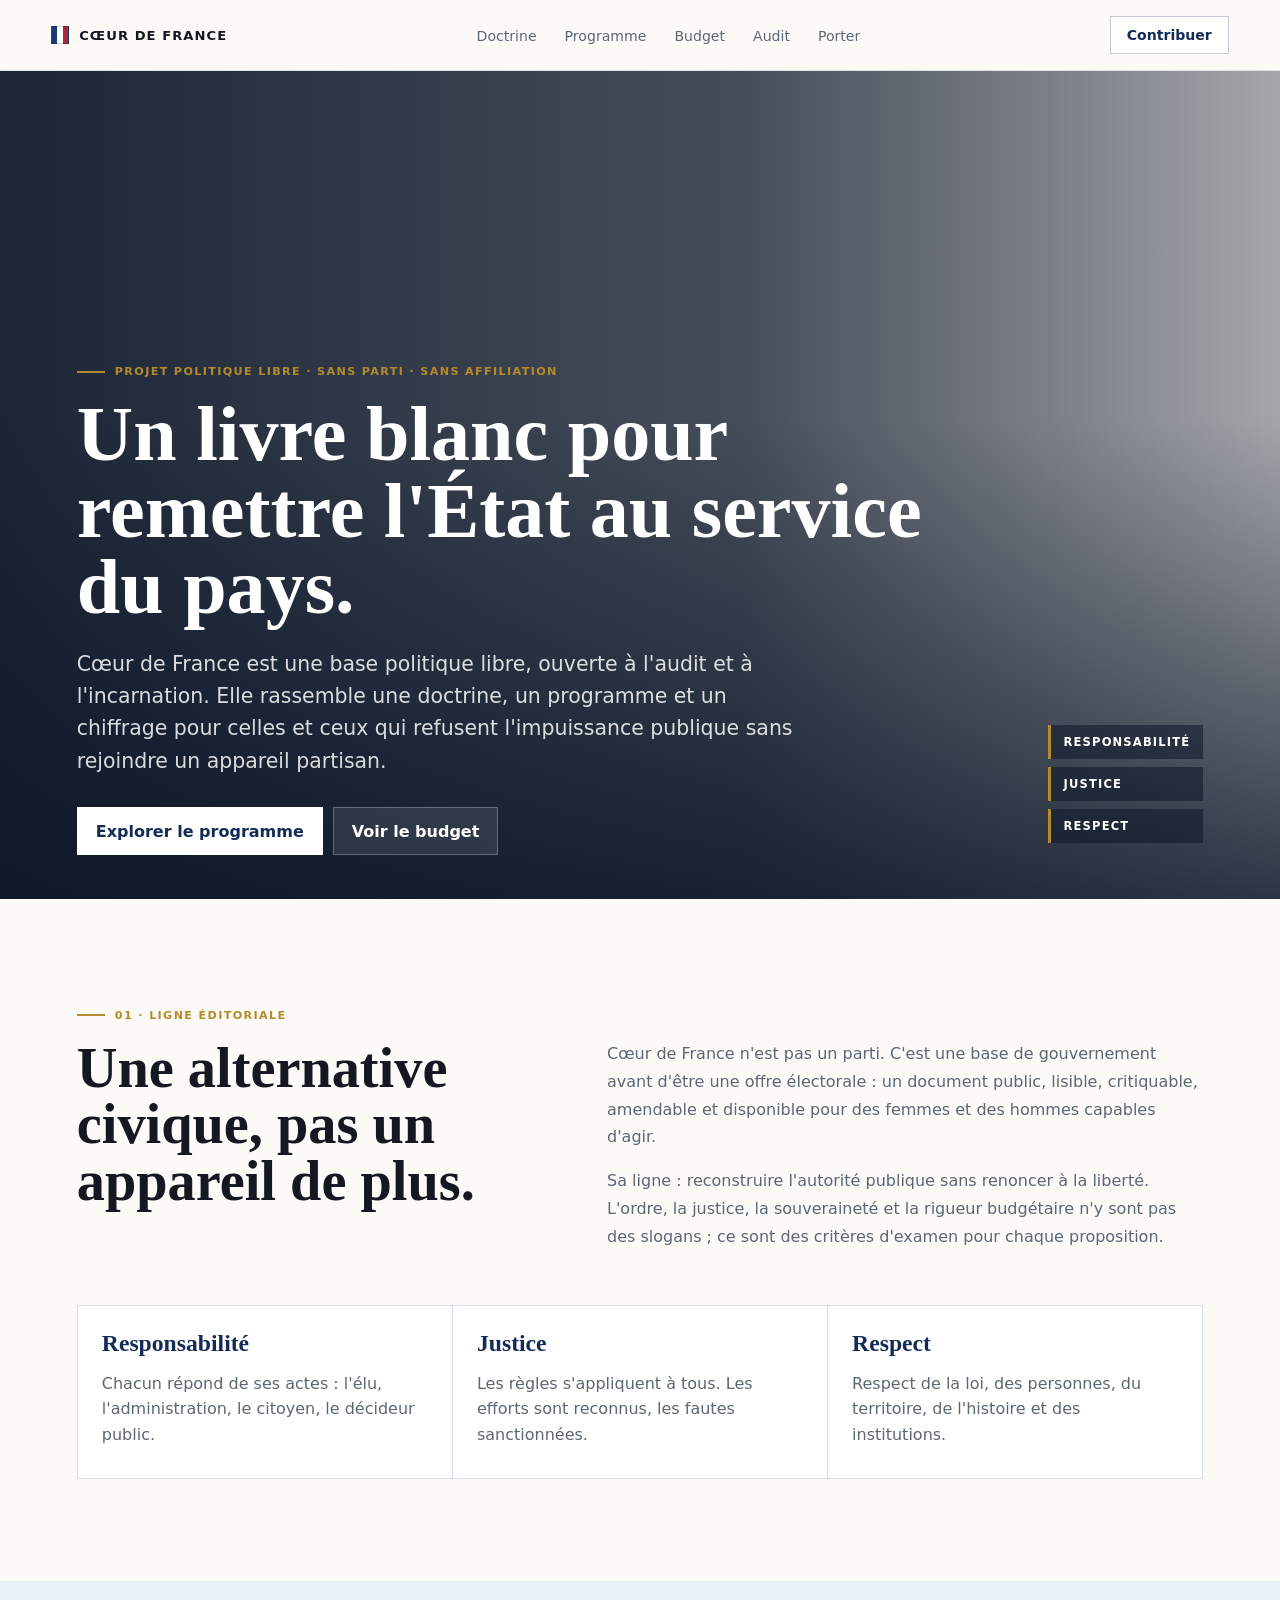
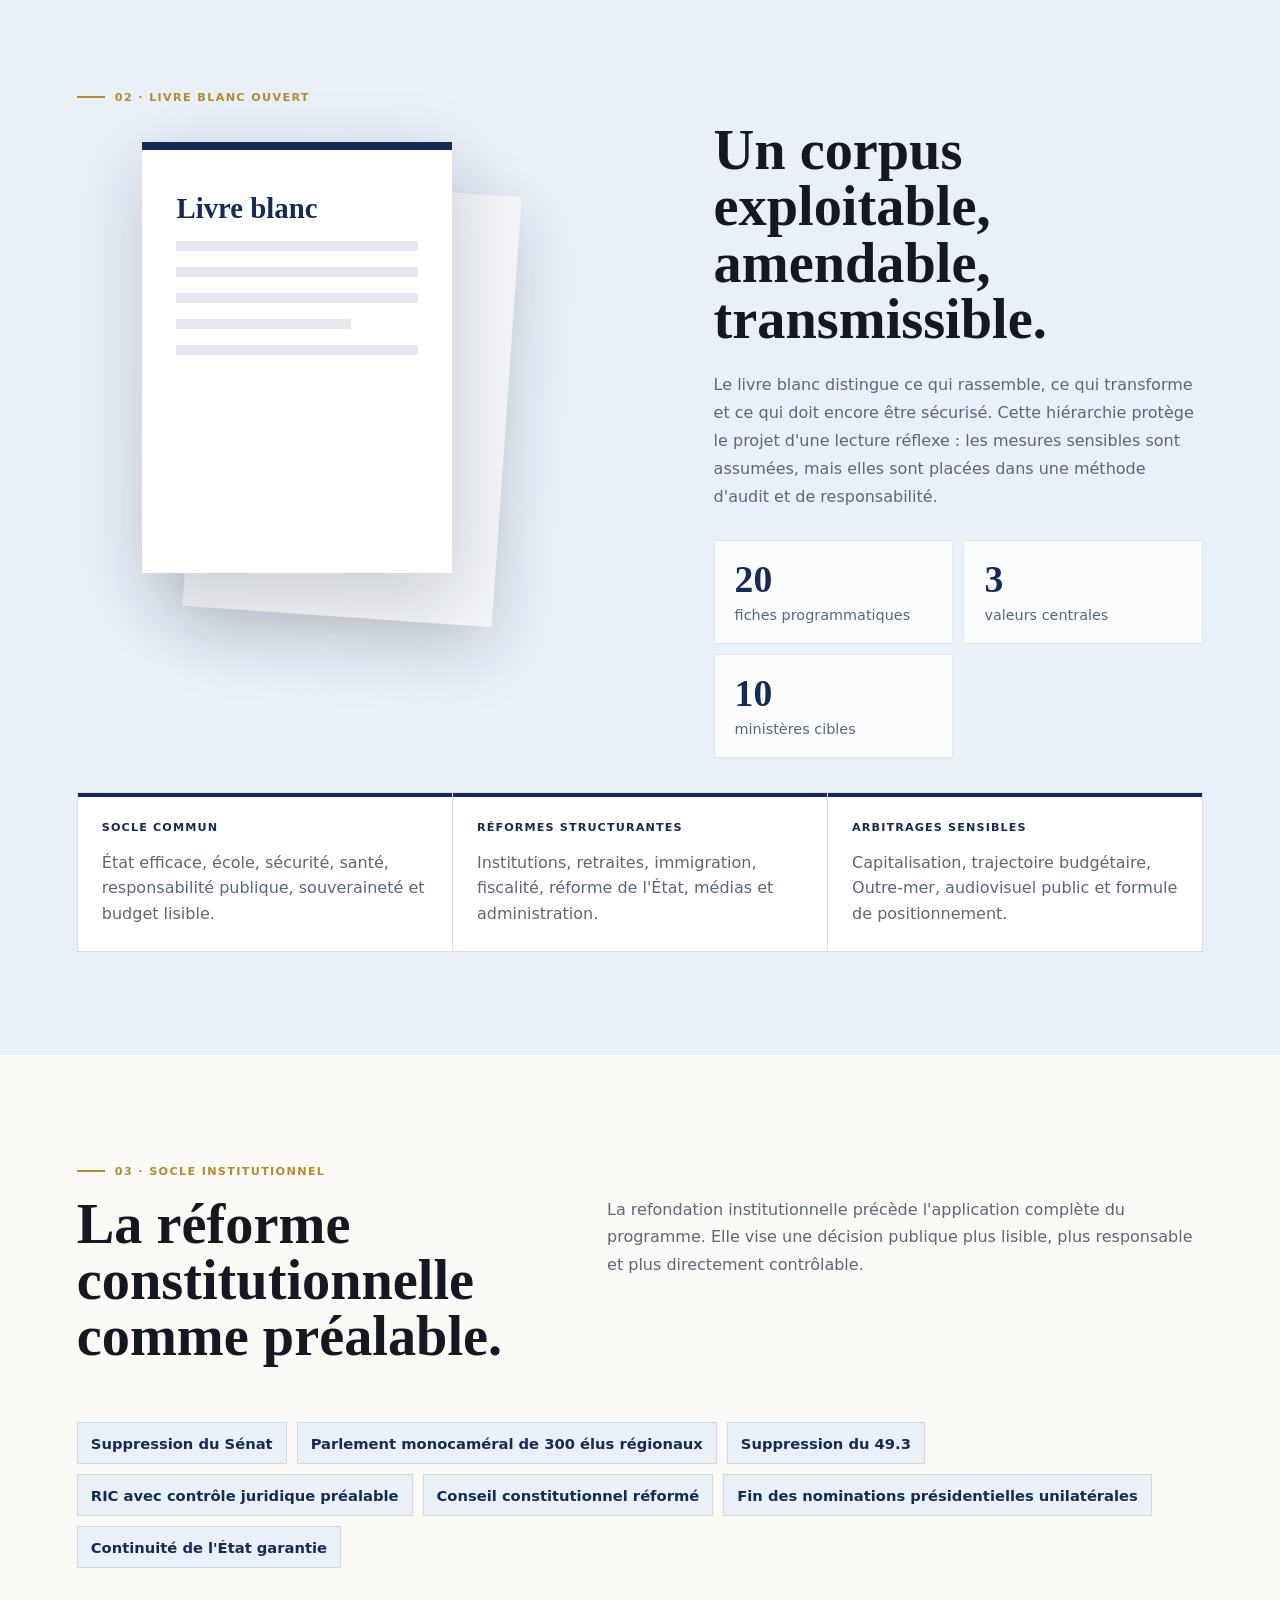
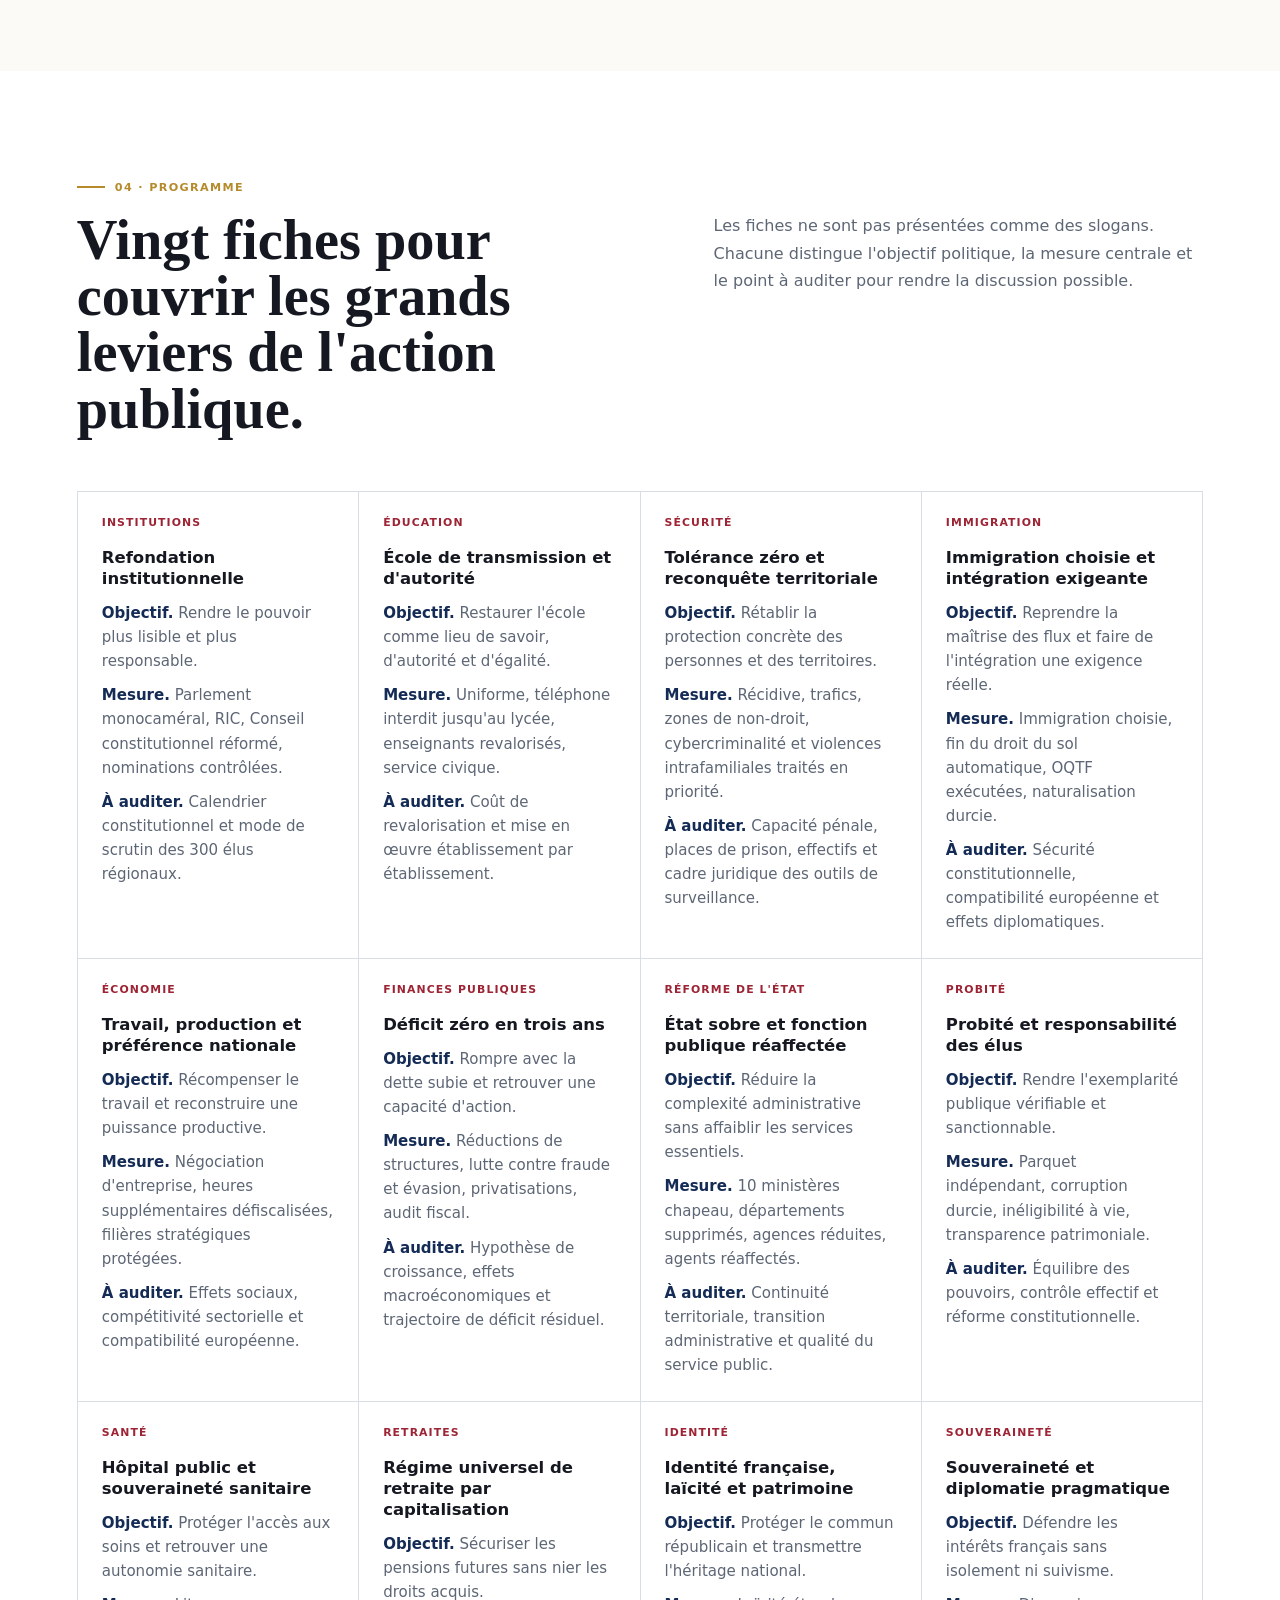
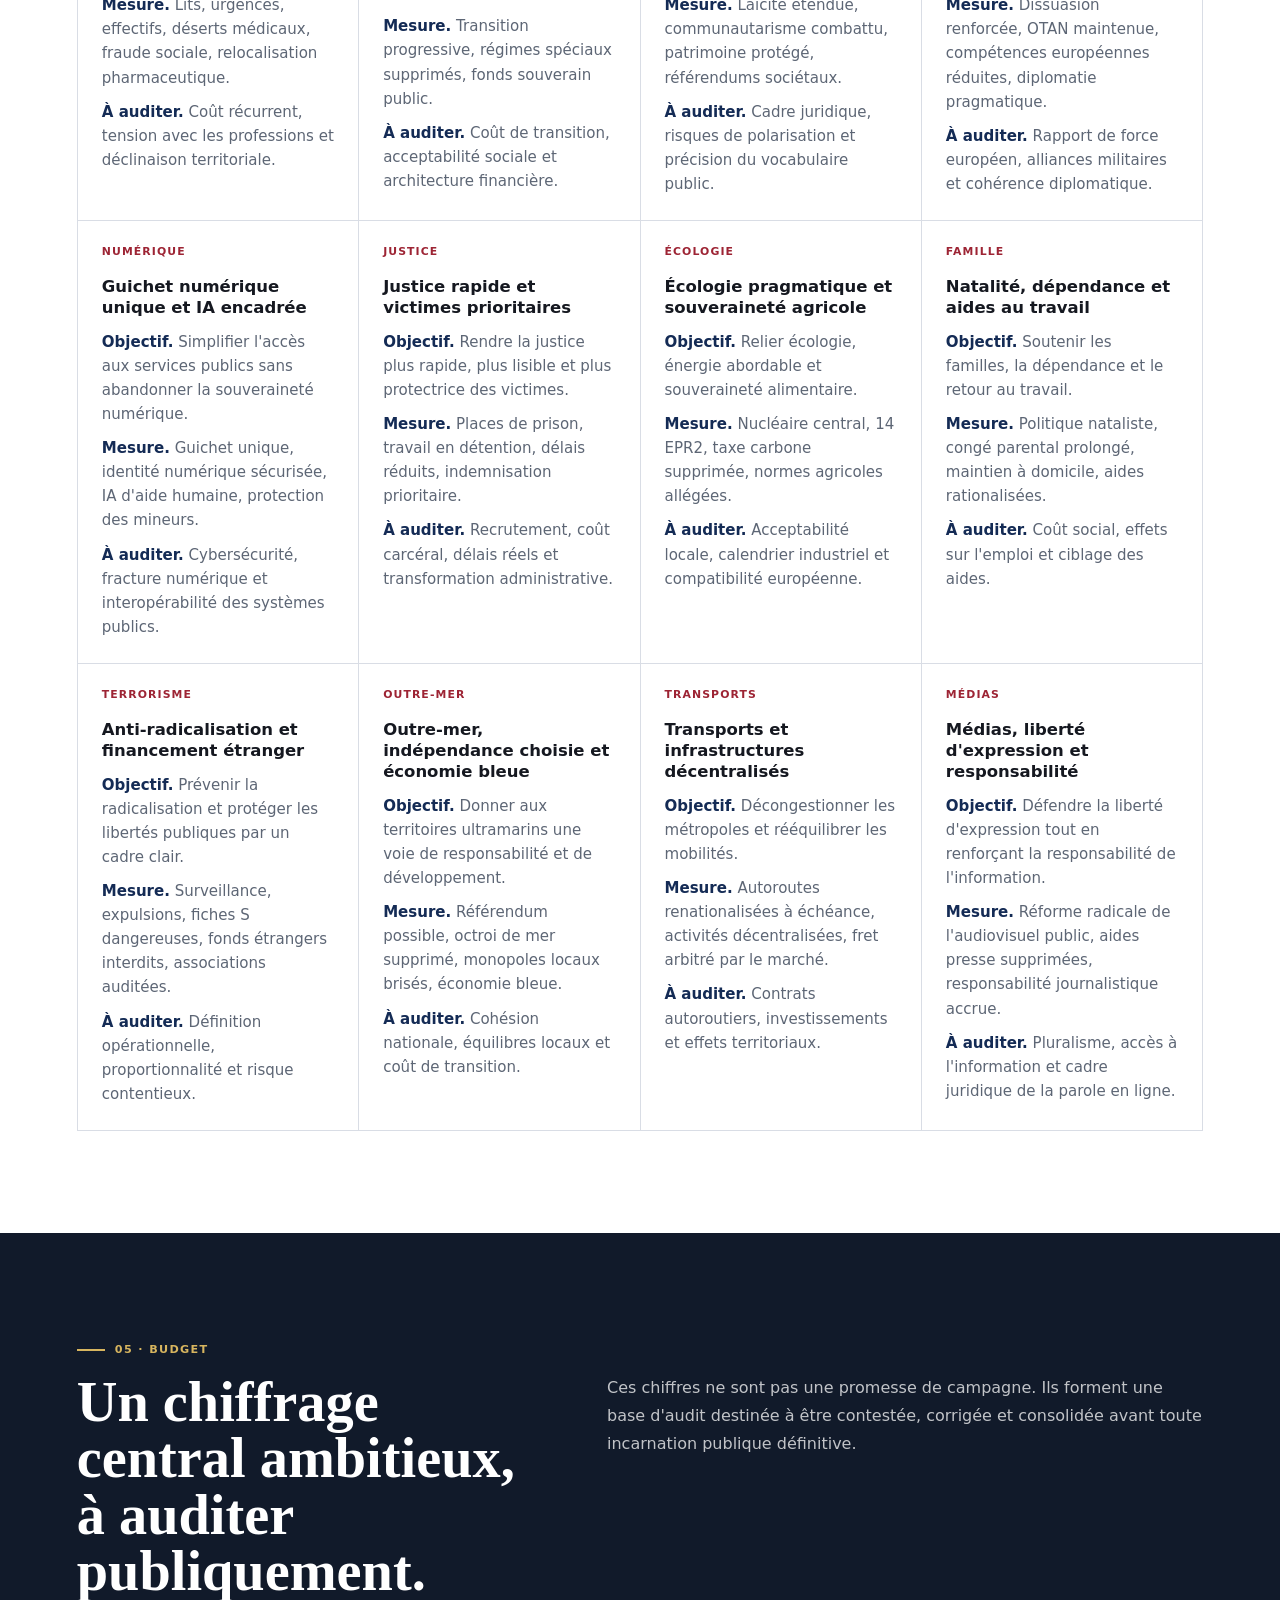
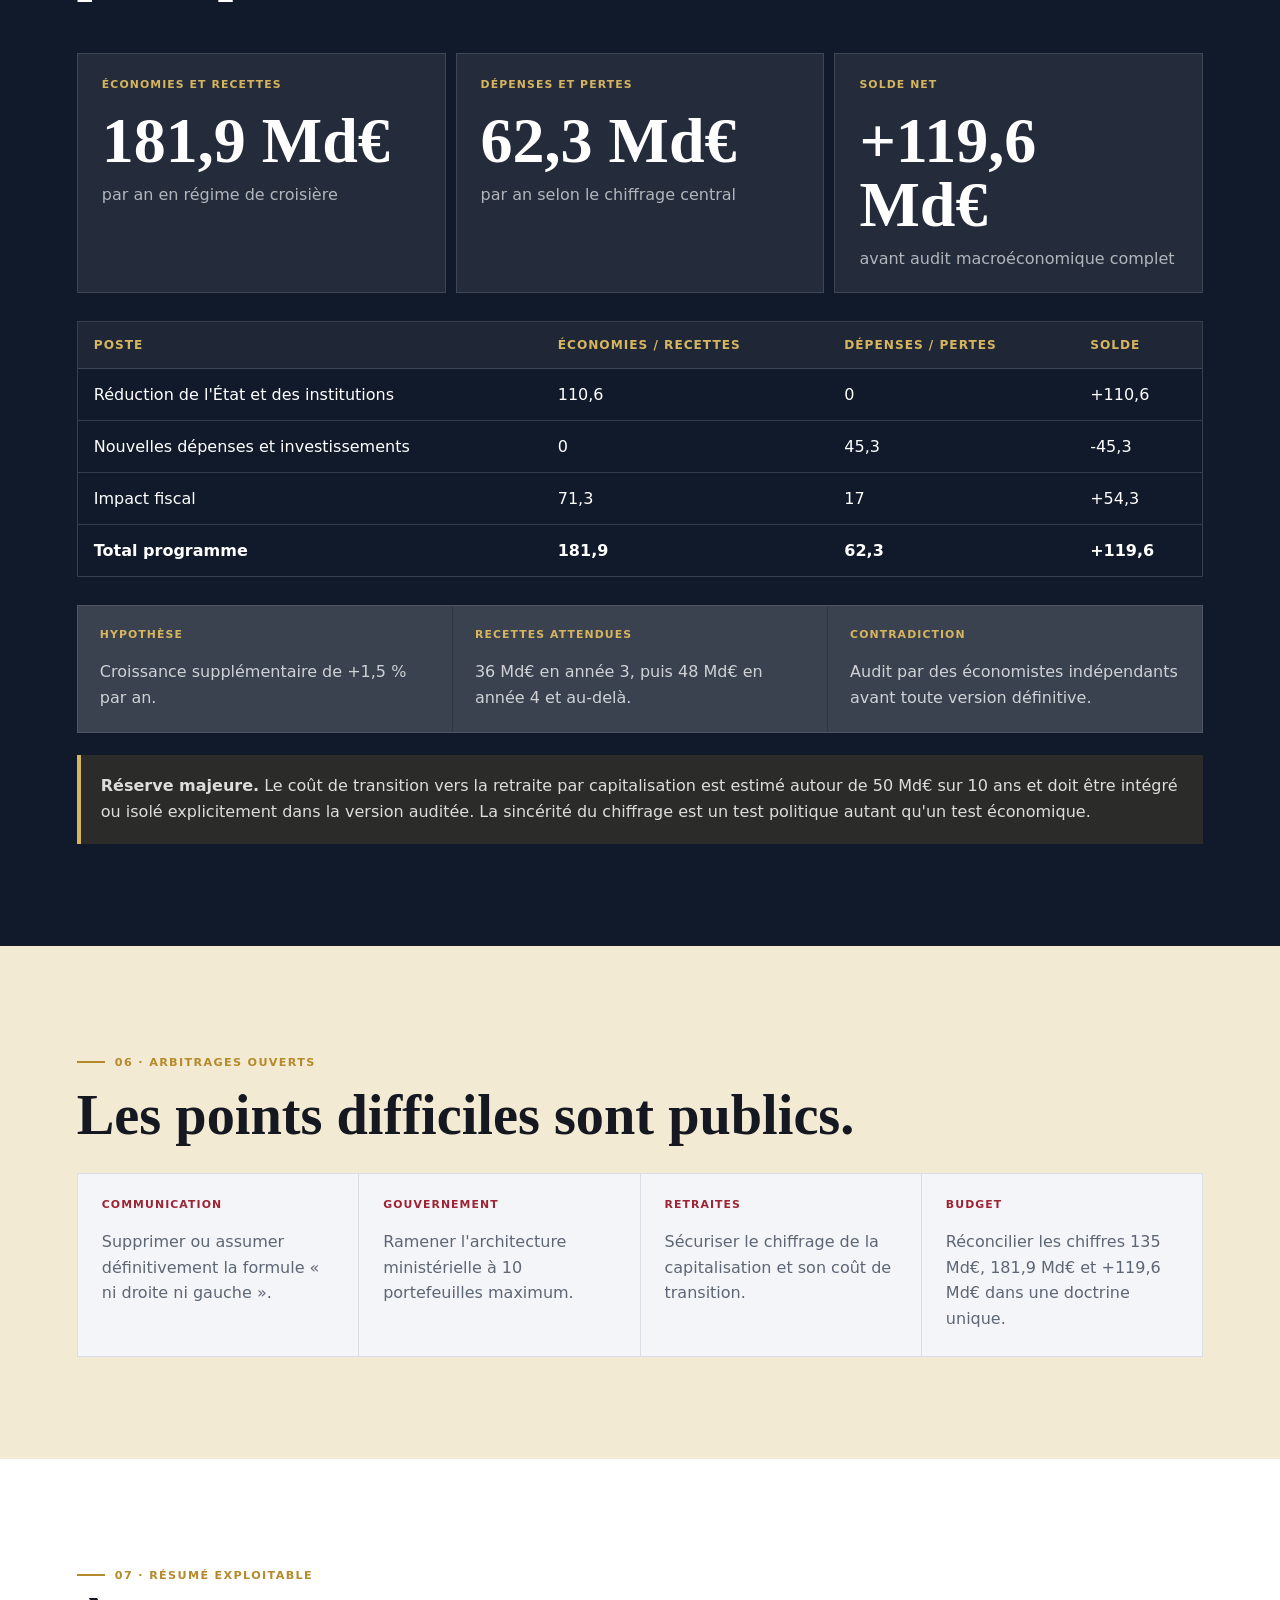
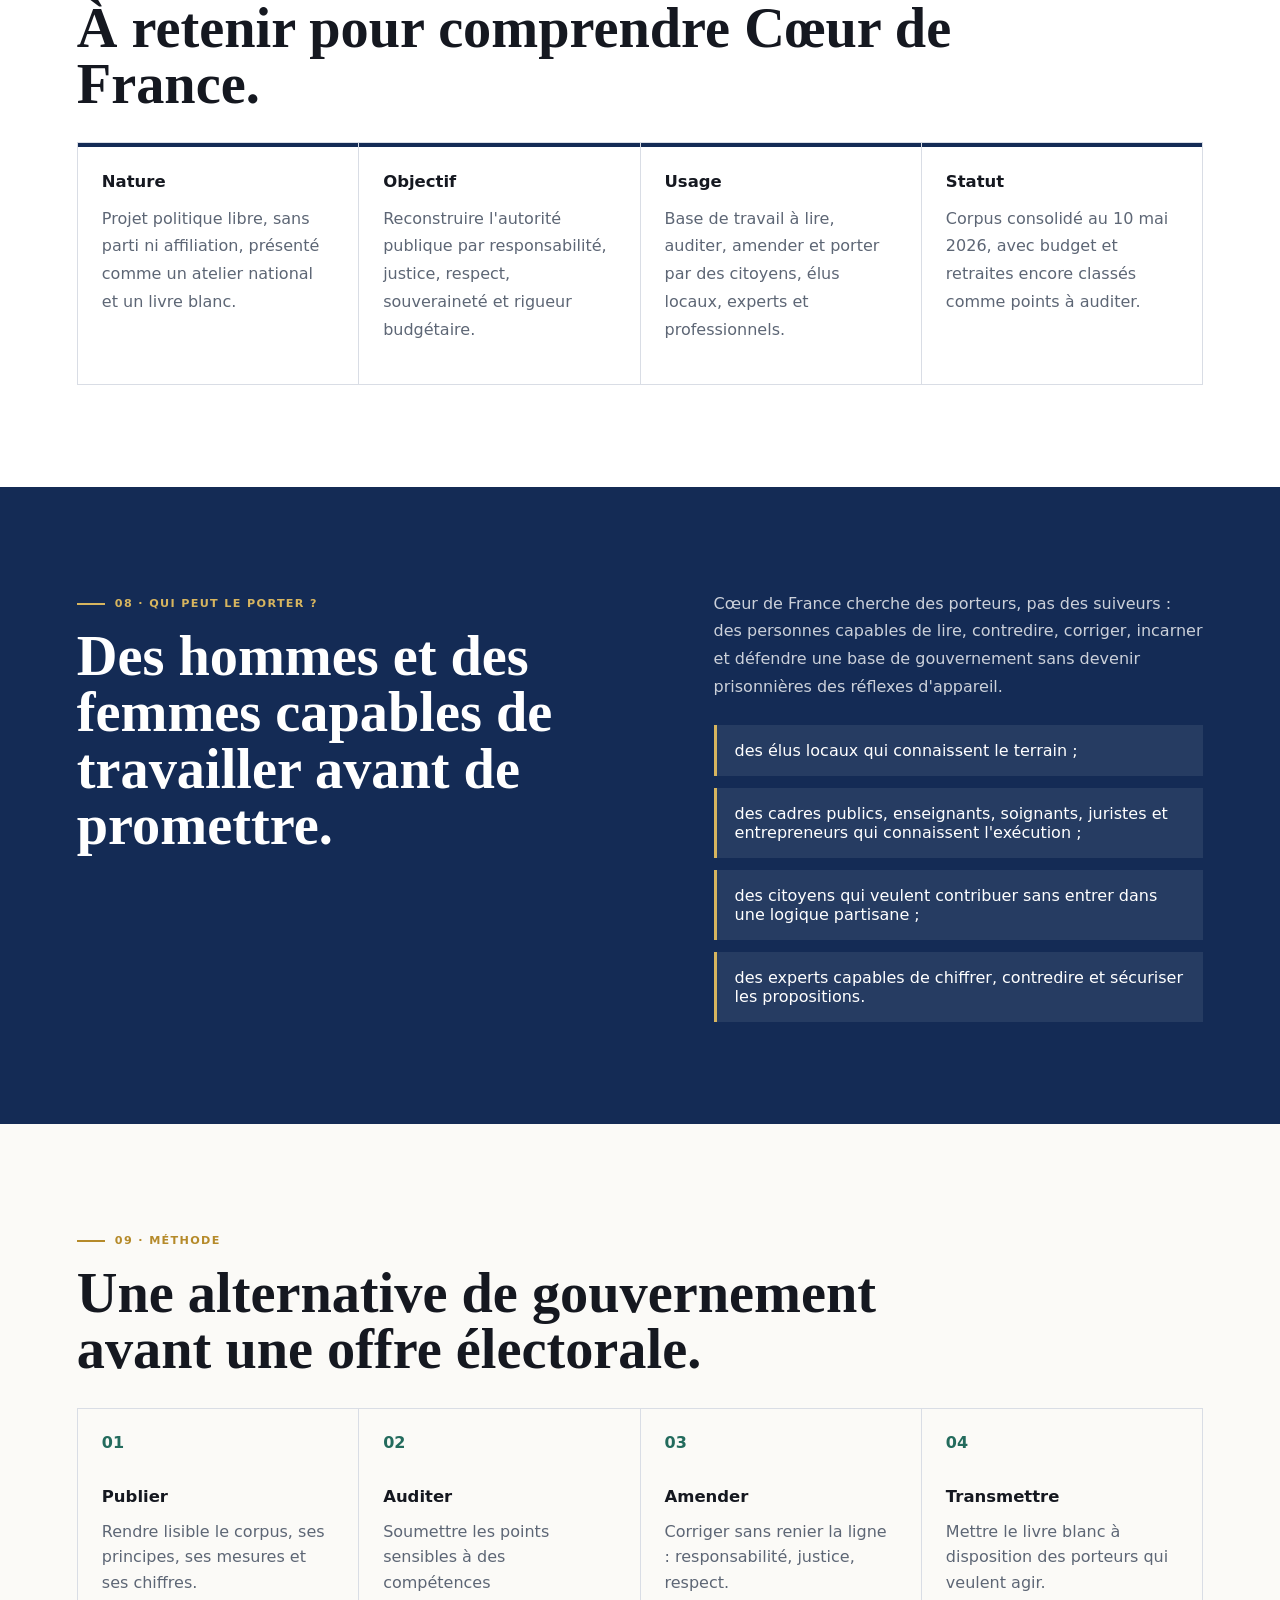
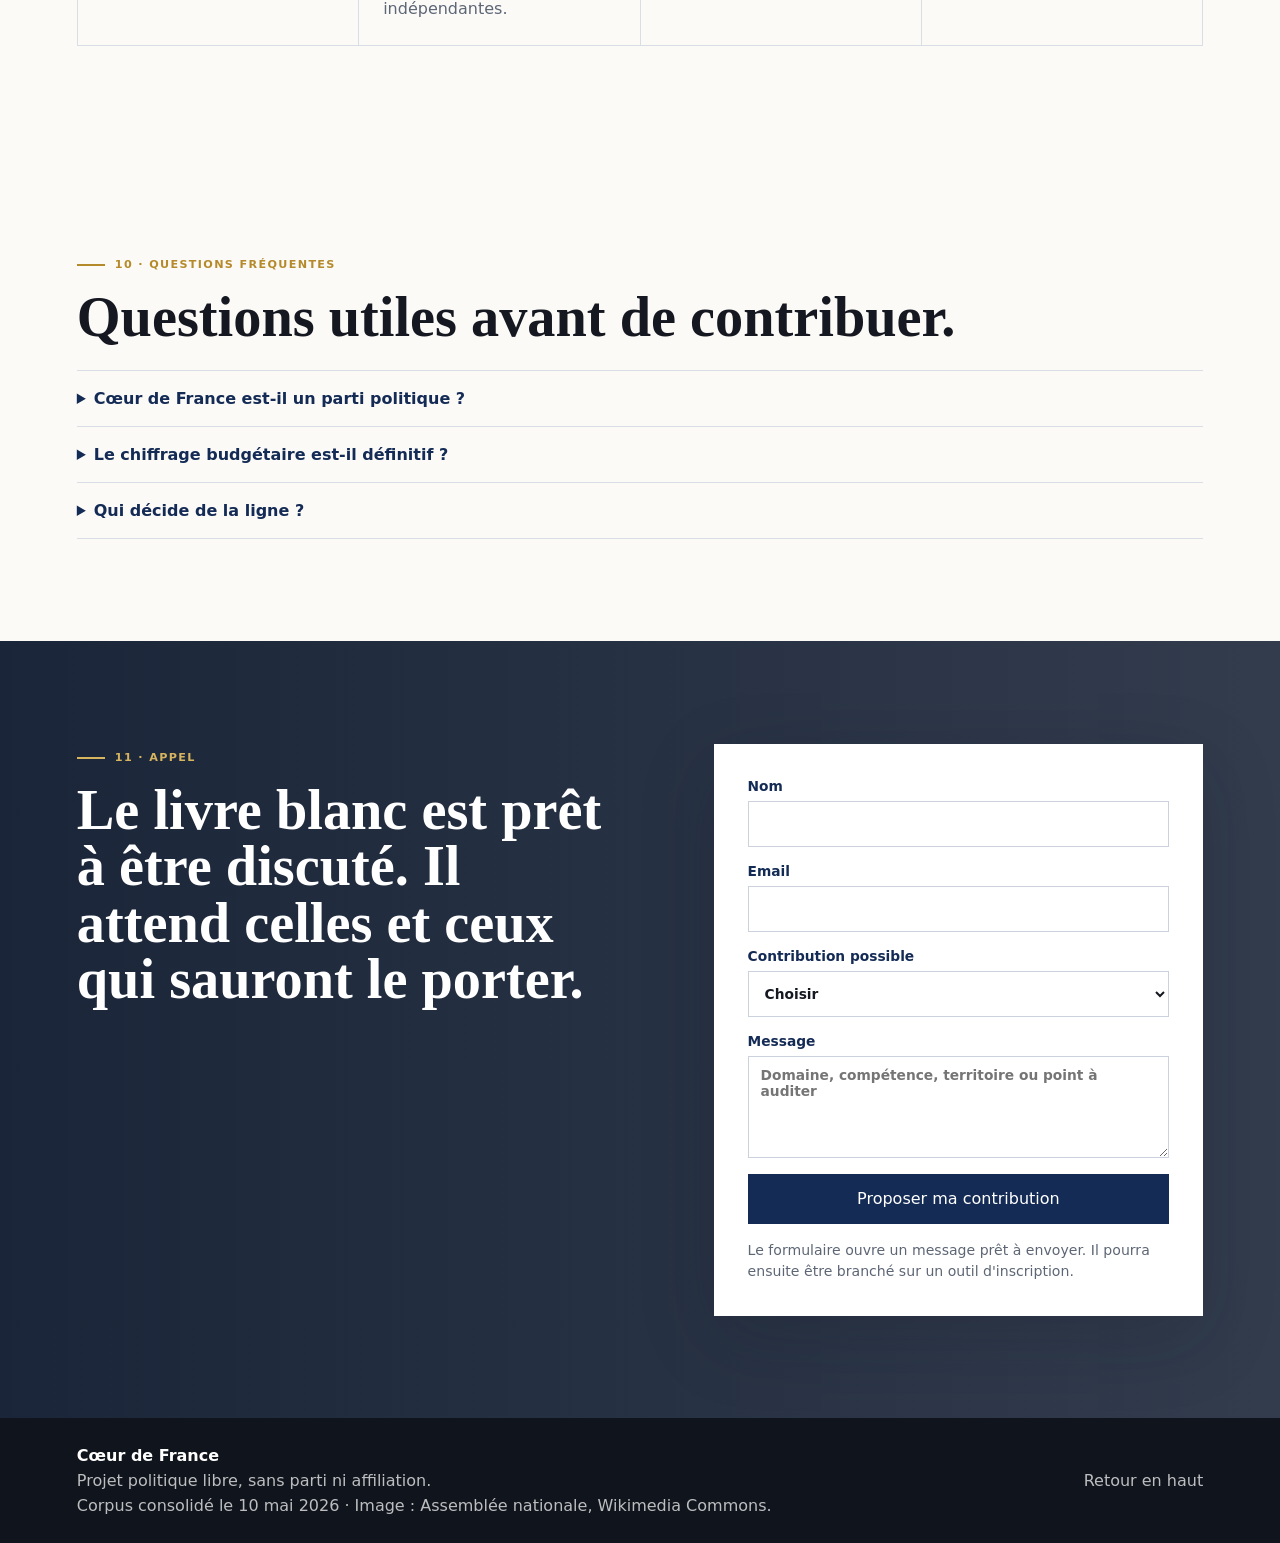
==== index.html @ 4b738fb5 "Initial Coeur de France site" ====
<!doctype html>
<html lang="fr">
<head>
  <meta charset="utf-8">
  <meta name="viewport" content="width=device-width, initial-scale=1">
  <title>Cœur de France | Livre blanc politique libre</title>
  <meta name="description" content="Cœur de France est un livre blanc politique libre, sans parti ni affiliation : doctrine, programme, budget et appel aux porteurs d'une alternative civique.">
  <meta name="robots" content="index, follow, max-image-preview:large">
  <meta name="author" content="Cœur de France">
  <meta name="theme-color" content="#142b55">
  <meta name="keywords" content="Cœur de France, livre blanc politique, projet politique libre, programme politique, budget public, réforme de l'État, souveraineté, think tank politique, alternative civique">
  <link rel="canonical" href="https://coeurdefrance.fr/">
  <link rel="preconnect" href="https://commons.wikimedia.org">
  <link rel="preconnect" href="https://upload.wikimedia.org">
  <meta property="og:type" content="website">
  <meta property="og:locale" content="fr_FR">
  <meta property="og:site_name" content="Cœur de France">
  <meta property="og:title" content="Cœur de France | Livre blanc politique libre">
  <meta property="og:description" content="Un corpus politique ouvert : doctrine, programme, budget et arbitrages à auditer publiquement. Sans parti, sans affiliation.">
  <meta property="og:url" content="https://coeurdefrance.fr/">
  <meta property="og:image" content="https://commons.wikimedia.org/wiki/Special:FilePath/Paris%20Assemblee%20Nationale%20DSC00074.jpg">
  <meta name="twitter:card" content="summary_large_image">
  <meta name="twitter:title" content="Cœur de France | Livre blanc politique libre">
  <meta name="twitter:description" content="Une base programmatique libre, chiffrée et ouverte à l'audit pour celles et ceux qui veulent porter une alternative civique.">
  <meta name="twitter:image" content="https://commons.wikimedia.org/wiki/Special:FilePath/Paris%20Assemblee%20Nationale%20DSC00074.jpg">
  <link rel="stylesheet" href="styles.css">
  <script type="application/ld+json">
  {
    "@context": "https://schema.org",
    "@graph": [
      {
        "@type": "WebSite",
        "@id": "https://coeurdefrance.fr/#site",
        "name": "Cœur de France",
        "url": "https://coeurdefrance.fr/",
        "inLanguage": "fr-FR",
        "description": "Livre blanc politique libre, sans parti ni affiliation, rassemblant doctrine, programme, budget et arbitrages."
      },
      {
        "@type": "Organization",
        "@id": "https://coeurdefrance.fr/#organisation",
        "name": "Cœur de France",
        "url": "https://coeurdefrance.fr/",
        "slogan": "Projet politique libre, sans parti ni affiliation",
        "description": "Cœur de France propose un corpus programmatique ouvert à l'audit public et à l'incarnation par des citoyens, élus, experts et professionnels."
      },
      {
        "@type": "Dataset",
        "@id": "https://coeurdefrance.fr/#corpus",
        "name": "Corpus programmatique Cœur de France",
        "inLanguage": "fr-FR",
        "dateModified": "2026-05-10",
        "keywords": ["programme politique", "budget", "réforme de l'État", "livre blanc", "souveraineté"],
        "description": "Corpus consolidé comprenant 20 fiches programmatiques, une synthèse budgétaire, des hypothèses, des risques et des arbitrages prioritaires."
      },
      {
        "@type": "FAQPage",
        "@id": "https://coeurdefrance.fr/#faq",
        "mainEntity": [
          {
            "@type": "Question",
            "name": "Cœur de France est-il un parti politique ?",
            "acceptedAnswer": {
              "@type": "Answer",
              "text": "Non. Cœur de France est présenté comme un projet politique libre, sans parti ni affiliation, conçu comme un livre blanc ouvert."
            }
          },
          {
            "@type": "Question",
            "name": "Le budget est-il définitif ?",
            "acceptedAnswer": {
              "@type": "Answer",
              "text": "Non. Le budget donne un chiffrage central à auditer publiquement, avec des hypothèses et des points d'attention explicitement affichés."
            }
          },
          {
            "@type": "Question",
            "name": "Qui peut contribuer ?",
            "acceptedAnswer": {
              "@type": "Answer",
              "text": "Des citoyens, élus locaux, professionnels et experts peuvent contribuer en relisant, chiffrant, corrigeant ou portant localement le corpus."
            }
          }
        ]
      }
    ]
  }
  </script>
</head>
<body>
  <header class="topbar" aria-label="Navigation principale">
    <a class="brand" href="#accueil" aria-label="Cœur de France">
      <span class="brand-mark" aria-hidden="true"></span>
      <span>Cœur de France</span>
    </a>
    <nav aria-label="Sections">
      <a href="#doctrine">Doctrine</a>
      <a href="#programme">Programme</a>
      <a href="#budget">Budget</a>
      <a href="#audit">Audit</a>
      <a href="#porter">Porter</a>
    </nav>
    <a class="nav-cta" href="#contribuer">Contribuer</a>
  </header>

  <main id="accueil">
    <section class="hero" aria-labelledby="hero-title">
      <div class="hero-bg" role="img" aria-label="Façade de l'Assemblée nationale"></div>
      <div class="hero-shade"></div>
      <div class="hero-inner">
        <p class="kicker">Projet politique libre · sans parti · sans affiliation</p>
        <h1 id="hero-title">Un livre blanc pour remettre l'État au service du pays.</h1>
        <p class="hero-copy">
          Cœur de France est une base politique libre, ouverte à l'audit et à l'incarnation.
          Elle rassemble une doctrine, un programme et un chiffrage pour celles et ceux qui
          refusent l'impuissance publique sans rejoindre un appareil partisan.
        </p>
        <div class="hero-actions" aria-label="Actions principales">
          <a class="button primary" href="#programme">Explorer le programme</a>
          <a class="button secondary" href="#budget">Voir le budget</a>
        </div>
      </div>
      <aside class="hero-panel" aria-label="Principes">
        <span>Responsabilité</span>
        <span>Justice</span>
        <span>Respect</span>
      </aside>
    </section>

    <section class="positioning" id="doctrine" aria-labelledby="doctrine-title">
      <div class="section-label">01 · Ligne éditoriale</div>
      <div class="split">
        <div>
          <h2 id="doctrine-title">Une alternative civique, pas un appareil de plus.</h2>
        </div>
        <div class="prose">
          <p>
            Cœur de France n'est pas un parti. C'est une base de gouvernement avant d'être une offre
            électorale : un document public, lisible, critiquable, amendable et disponible pour des
            femmes et des hommes capables d'agir.
          </p>
          <p>
            Sa ligne : reconstruire l'autorité publique sans renoncer à la liberté. L'ordre, la justice,
            la souveraineté et la rigueur budgétaire n'y sont pas des slogans ; ce sont des critères
            d'examen pour chaque proposition.
          </p>
        </div>
      </div>
      <div class="principles">
        <article>
          <strong>Responsabilité</strong>
          <p>Chacun répond de ses actes : l'élu, l'administration, le citoyen, le décideur public.</p>
        </article>
        <article>
          <strong>Justice</strong>
          <p>Les règles s'appliquent à tous. Les efforts sont reconnus, les fautes sanctionnées.</p>
        </article>
        <article>
          <strong>Respect</strong>
          <p>Respect de la loi, des personnes, du territoire, de l'histoire et des institutions.</p>
        </article>
      </div>
    </section>

    <section class="manifesto" id="livre-blanc" aria-labelledby="livre-title">
      <div class="section-label">02 · Livre blanc ouvert</div>
      <div class="manifesto-layout">
        <div class="document-visual" aria-hidden="true">
          <div class="sheet sheet-main">
            <span></span><span></span><span></span><span></span><span></span>
          </div>
          <div class="sheet sheet-back"></div>
        </div>
        <div>
          <h2 id="livre-title">Un corpus exploitable, amendable, transmissible.</h2>
          <p>
            Le livre blanc distingue ce qui rassemble, ce qui transforme et ce qui doit encore être
            sécurisé. Cette hiérarchie protège le projet d'une lecture réflexe : les mesures sensibles
            sont assumées, mais elles sont placées dans une méthode d'audit et de responsabilité.
          </p>
          <div class="proof-grid">
            <div>
              <strong>20</strong>
              <span>fiches programmatiques</span>
            </div>
            <div>
              <strong>3</strong>
              <span>valeurs centrales</span>
            </div>
            <div>
              <strong>10</strong>
              <span>ministères cibles</span>
            </div>
          </div>
        </div>
      </div>
      <div class="strategy-grid">
        <article>
          <span>Socle commun</span>
          <p>État efficace, école, sécurité, santé, responsabilité publique, souveraineté et budget lisible.</p>
        </article>
        <article>
          <span>Réformes structurantes</span>
          <p>Institutions, retraites, immigration, fiscalité, réforme de l'État, médias et administration.</p>
        </article>
        <article>
          <span>Arbitrages sensibles</span>
          <p>Capitalisation, trajectoire budgétaire, Outre-mer, audiovisuel public et formule de positionnement.</p>
        </article>
      </div>
    </section>

    <section class="institutions" aria-labelledby="institutions-title">
      <div class="section-label">03 · Socle institutionnel</div>
      <div class="split">
        <div>
          <h2 id="institutions-title">La réforme constitutionnelle comme préalable.</h2>
        </div>
        <div class="prose">
          <p>
            La refondation institutionnelle précède l'application complète du programme. Elle vise une
            décision publique plus lisible, plus responsable et plus directement contrôlable.
          </p>
        </div>
      </div>
      <div class="institution-list">
        <span>Suppression du Sénat</span>
        <span>Parlement monocaméral de 300 élus régionaux</span>
        <span>Suppression du 49.3</span>
        <span>RIC avec contrôle juridique préalable</span>
        <span>Conseil constitutionnel réformé</span>
        <span>Fin des nominations présidentielles unilatérales</span>
        <span>Continuité de l'État garantie</span>
      </div>
    </section>

    <section class="program" id="programme" aria-labelledby="programme-title">
      <div class="section-label">04 · Programme</div>
      <div class="program-head">
        <h2 id="programme-title">Vingt fiches pour couvrir les grands leviers de l'action publique.</h2>
        <p>
          Les fiches ne sont pas présentées comme des slogans. Chacune distingue l'objectif politique,
          la mesure centrale et le point à auditer pour rendre la discussion possible.
        </p>
      </div>
      <div class="program-grid">
        <article>
          <span>Institutions</span>
          <h3>Refondation institutionnelle</h3>
          <p><strong>Objectif.</strong> Rendre le pouvoir plus lisible et plus responsable.</p>
          <p><strong>Mesure.</strong> Parlement monocaméral, RIC, Conseil constitutionnel réformé, nominations contrôlées.</p>
          <p><strong>À auditer.</strong> Calendrier constitutionnel et mode de scrutin des 300 élus régionaux.</p>
        </article>
        <article>
          <span>Éducation</span>
          <h3>École de transmission et d'autorité</h3>
          <p><strong>Objectif.</strong> Restaurer l'école comme lieu de savoir, d'autorité et d'égalité.</p>
          <p><strong>Mesure.</strong> Uniforme, téléphone interdit jusqu'au lycée, enseignants revalorisés, service civique.</p>
          <p><strong>À auditer.</strong> Coût de revalorisation et mise en œuvre établissement par établissement.</p>
        </article>
        <article>
          <span>Sécurité</span>
          <h3>Tolérance zéro et reconquête territoriale</h3>
          <p><strong>Objectif.</strong> Rétablir la protection concrète des personnes et des territoires.</p>
          <p><strong>Mesure.</strong> Récidive, trafics, zones de non-droit, cybercriminalité et violences intrafamiliales traités en priorité.</p>
          <p><strong>À auditer.</strong> Capacité pénale, places de prison, effectifs et cadre juridique des outils de surveillance.</p>
        </article>
        <article>
          <span>Immigration</span>
          <h3>Immigration choisie et intégration exigeante</h3>
          <p><strong>Objectif.</strong> Reprendre la maîtrise des flux et faire de l'intégration une exigence réelle.</p>
          <p><strong>Mesure.</strong> Immigration choisie, fin du droit du sol automatique, OQTF exécutées, naturalisation durcie.</p>
          <p><strong>À auditer.</strong> Sécurité constitutionnelle, compatibilité européenne et effets diplomatiques.</p>
        </article>
        <article>
          <span>Économie</span>
          <h3>Travail, production et préférence nationale</h3>
          <p><strong>Objectif.</strong> Récompenser le travail et reconstruire une puissance productive.</p>
          <p><strong>Mesure.</strong> Négociation d'entreprise, heures supplémentaires défiscalisées, filières stratégiques protégées.</p>
          <p><strong>À auditer.</strong> Effets sociaux, compétitivité sectorielle et compatibilité européenne.</p>
        </article>
        <article>
          <span>Finances publiques</span>
          <h3>Déficit zéro en trois ans</h3>
          <p><strong>Objectif.</strong> Rompre avec la dette subie et retrouver une capacité d'action.</p>
          <p><strong>Mesure.</strong> Réductions de structures, lutte contre fraude et évasion, privatisations, audit fiscal.</p>
          <p><strong>À auditer.</strong> Hypothèse de croissance, effets macroéconomiques et trajectoire de déficit résiduel.</p>
        </article>
        <article>
          <span>Réforme de l'État</span>
          <h3>État sobre et fonction publique réaffectée</h3>
          <p><strong>Objectif.</strong> Réduire la complexité administrative sans affaiblir les services essentiels.</p>
          <p><strong>Mesure.</strong> 10 ministères chapeau, départements supprimés, agences réduites, agents réaffectés.</p>
          <p><strong>À auditer.</strong> Continuité territoriale, transition administrative et qualité du service public.</p>
        </article>
        <article>
          <span>Probité</span>
          <h3>Probité et responsabilité des élus</h3>
          <p><strong>Objectif.</strong> Rendre l'exemplarité publique vérifiable et sanctionnable.</p>
          <p><strong>Mesure.</strong> Parquet indépendant, corruption durcie, inéligibilité à vie, transparence patrimoniale.</p>
          <p><strong>À auditer.</strong> Équilibre des pouvoirs, contrôle effectif et réforme constitutionnelle.</p>
        </article>
        <article>
          <span>Santé</span>
          <h3>Hôpital public et souveraineté sanitaire</h3>
          <p><strong>Objectif.</strong> Protéger l'accès aux soins et retrouver une autonomie sanitaire.</p>
          <p><strong>Mesure.</strong> Lits, urgences, effectifs, déserts médicaux, fraude sociale, relocalisation pharmaceutique.</p>
          <p><strong>À auditer.</strong> Coût récurrent, tension avec les professions et déclinaison territoriale.</p>
        </article>
        <article>
          <span>Retraites</span>
          <h3>Régime universel de retraite par capitalisation</h3>
          <p><strong>Objectif.</strong> Sécuriser les pensions futures sans nier les droits acquis.</p>
          <p><strong>Mesure.</strong> Transition progressive, régimes spéciaux supprimés, fonds souverain public.</p>
          <p><strong>À auditer.</strong> Coût de transition, acceptabilité sociale et architecture financière.</p>
        </article>
        <article>
          <span>Identité</span>
          <h3>Identité française, laïcité et patrimoine</h3>
          <p><strong>Objectif.</strong> Protéger le commun républicain et transmettre l'héritage national.</p>
          <p><strong>Mesure.</strong> Laïcité étendue, communautarisme combattu, patrimoine protégé, référendums sociétaux.</p>
          <p><strong>À auditer.</strong> Cadre juridique, risques de polarisation et précision du vocabulaire public.</p>
        </article>
        <article>
          <span>Souveraineté</span>
          <h3>Souveraineté et diplomatie pragmatique</h3>
          <p><strong>Objectif.</strong> Défendre les intérêts français sans isolement ni suivisme.</p>
          <p><strong>Mesure.</strong> Dissuasion renforcée, OTAN maintenue, compétences européennes réduites, diplomatie pragmatique.</p>
          <p><strong>À auditer.</strong> Rapport de force européen, alliances militaires et cohérence diplomatique.</p>
        </article>
        <article>
          <span>Numérique</span>
          <h3>Guichet numérique unique et IA encadrée</h3>
          <p><strong>Objectif.</strong> Simplifier l'accès aux services publics sans abandonner la souveraineté numérique.</p>
          <p><strong>Mesure.</strong> Guichet unique, identité numérique sécurisée, IA d'aide humaine, protection des mineurs.</p>
          <p><strong>À auditer.</strong> Cybersécurité, fracture numérique et interopérabilité des systèmes publics.</p>
        </article>
        <article>
          <span>Justice</span>
          <h3>Justice rapide et victimes prioritaires</h3>
          <p><strong>Objectif.</strong> Rendre la justice plus rapide, plus lisible et plus protectrice des victimes.</p>
          <p><strong>Mesure.</strong> Places de prison, travail en détention, délais réduits, indemnisation prioritaire.</p>
          <p><strong>À auditer.</strong> Recrutement, coût carcéral, délais réels et transformation administrative.</p>
        </article>
        <article>
          <span>Écologie</span>
          <h3>Écologie pragmatique et souveraineté agricole</h3>
          <p><strong>Objectif.</strong> Relier écologie, énergie abordable et souveraineté alimentaire.</p>
          <p><strong>Mesure.</strong> Nucléaire central, 14 EPR2, taxe carbone supprimée, normes agricoles allégées.</p>
          <p><strong>À auditer.</strong> Acceptabilité locale, calendrier industriel et compatibilité européenne.</p>
        </article>
        <article>
          <span>Famille</span>
          <h3>Natalité, dépendance et aides au travail</h3>
          <p><strong>Objectif.</strong> Soutenir les familles, la dépendance et le retour au travail.</p>
          <p><strong>Mesure.</strong> Politique nataliste, congé parental prolongé, maintien à domicile, aides rationalisées.</p>
          <p><strong>À auditer.</strong> Coût social, effets sur l'emploi et ciblage des aides.</p>
        </article>
        <article>
          <span>Terrorisme</span>
          <h3>Anti-radicalisation et financement étranger</h3>
          <p><strong>Objectif.</strong> Prévenir la radicalisation et protéger les libertés publiques par un cadre clair.</p>
          <p><strong>Mesure.</strong> Surveillance, expulsions, fiches S dangereuses, fonds étrangers interdits, associations auditées.</p>
          <p><strong>À auditer.</strong> Définition opérationnelle, proportionnalité et risque contentieux.</p>
        </article>
        <article>
          <span>Outre-mer</span>
          <h3>Outre-mer, indépendance choisie et économie bleue</h3>
          <p><strong>Objectif.</strong> Donner aux territoires ultramarins une voie de responsabilité et de développement.</p>
          <p><strong>Mesure.</strong> Référendum possible, octroi de mer supprimé, monopoles locaux brisés, économie bleue.</p>
          <p><strong>À auditer.</strong> Cohésion nationale, équilibres locaux et coût de transition.</p>
        </article>
        <article>
          <span>Transports</span>
          <h3>Transports et infrastructures décentralisés</h3>
          <p><strong>Objectif.</strong> Décongestionner les métropoles et rééquilibrer les mobilités.</p>
          <p><strong>Mesure.</strong> Autoroutes renationalisées à échéance, activités décentralisées, fret arbitré par le marché.</p>
          <p><strong>À auditer.</strong> Contrats autoroutiers, investissements et effets territoriaux.</p>
        </article>
        <article>
          <span>Médias</span>
          <h3>Médias, liberté d'expression et responsabilité</h3>
          <p><strong>Objectif.</strong> Défendre la liberté d'expression tout en renforçant la responsabilité de l'information.</p>
          <p><strong>Mesure.</strong> Réforme radicale de l'audiovisuel public, aides presse supprimées, responsabilité journalistique accrue.</p>
          <p><strong>À auditer.</strong> Pluralisme, accès à l'information et cadre juridique de la parole en ligne.</p>
        </article>
      </div>
    </section>

    <section class="budget" id="budget" aria-labelledby="budget-title">
      <div class="section-label">05 · Budget</div>
      <div class="split">
        <div>
          <h2 id="budget-title">Un chiffrage central ambitieux, à auditer publiquement.</h2>
        </div>
        <div class="prose">
          <p>
            Ces chiffres ne sont pas une promesse de campagne. Ils forment une base d'audit destinée
            à être contestée, corrigée et consolidée avant toute incarnation publique définitive.
          </p>
        </div>
      </div>
      <div class="budget-cards">
        <div>
          <span>Économies et recettes</span>
          <strong>181,9 Md€</strong>
          <p>par an en régime de croisière</p>
        </div>
        <div>
          <span>Dépenses et pertes</span>
          <strong>62,3 Md€</strong>
          <p>par an selon le chiffrage central</p>
        </div>
        <div>
          <span>Solde net</span>
          <strong>+119,6 Md€</strong>
          <p>avant audit macroéconomique complet</p>
        </div>
      </div>
      <div class="budget-table-wrap">
        <table class="budget-table">
          <thead>
            <tr>
              <th>Poste</th>
              <th>Économies / recettes</th>
              <th>Dépenses / pertes</th>
              <th>Solde</th>
            </tr>
          </thead>
          <tbody>
            <tr>
              <td>Réduction de l'État et des institutions</td>
              <td>110,6</td>
              <td>0</td>
              <td>+110,6</td>
            </tr>
            <tr>
              <td>Nouvelles dépenses et investissements</td>
              <td>0</td>
              <td>45,3</td>
              <td>-45,3</td>
            </tr>
            <tr>
              <td>Impact fiscal</td>
              <td>71,3</td>
              <td>17</td>
              <td>+54,3</td>
            </tr>
            <tr>
              <td>Total programme</td>
              <td>181,9</td>
              <td>62,3</td>
              <td>+119,6</td>
            </tr>
          </tbody>
        </table>
      </div>
      <div class="audit-grid">
        <article>
          <span>Hypothèse</span>
          <p>Croissance supplémentaire de +1,5 % par an.</p>
        </article>
        <article>
          <span>Recettes attendues</span>
          <p>36 Md€ en année 3, puis 48 Md€ en année 4 et au-delà.</p>
        </article>
        <article>
          <span>Contradiction</span>
          <p>Audit par des économistes indépendants avant toute version définitive.</p>
        </article>
      </div>
      <div class="notice">
        <strong>Réserve majeure.</strong>
        Le coût de transition vers la retraite par capitalisation est estimé autour de 50 Md€ sur 10 ans
        et doit être intégré ou isolé explicitement dans la version auditée. La sincérité du chiffrage
        est un test politique autant qu'un test économique.
      </div>
    </section>

    <section class="risks" id="audit" aria-labelledby="risks-title">
      <div class="section-label">06 · Arbitrages ouverts</div>
      <h2 id="risks-title">Les points difficiles sont publics.</h2>
      <div class="risk-grid">
        <article>
          <span>Communication</span>
          <p>Supprimer ou assumer définitivement la formule « ni droite ni gauche ».</p>
        </article>
        <article>
          <span>Gouvernement</span>
          <p>Ramener l'architecture ministérielle à 10 portefeuilles maximum.</p>
        </article>
        <article>
          <span>Retraites</span>
          <p>Sécuriser le chiffrage de la capitalisation et son coût de transition.</p>
        </article>
        <article>
          <span>Budget</span>
          <p>Réconcilier les chiffres 135 Md€, 181,9 Md€ et +119,6 Md€ dans une doctrine unique.</p>
        </article>
      </div>
    </section>

    <section class="geo" aria-labelledby="geo-title">
      <div class="section-label">07 · Résumé exploitable</div>
      <h2 id="geo-title">À retenir pour comprendre Cœur de France.</h2>
      <div class="geo-grid">
        <article>
          <h3>Nature</h3>
          <p>Projet politique libre, sans parti ni affiliation, présenté comme un atelier national et un livre blanc.</p>
        </article>
        <article>
          <h3>Objectif</h3>
          <p>Reconstruire l'autorité publique par responsabilité, justice, respect, souveraineté et rigueur budgétaire.</p>
        </article>
        <article>
          <h3>Usage</h3>
          <p>Base de travail à lire, auditer, amender et porter par des citoyens, élus locaux, experts et professionnels.</p>
        </article>
        <article>
          <h3>Statut</h3>
          <p>Corpus consolidé au 10 mai 2026, avec budget et retraites encore classés comme points à auditer.</p>
        </article>
      </div>
    </section>

    <section class="callout" id="porter" aria-labelledby="porter-title">
      <div>
        <div class="section-label">08 · Qui peut le porter ?</div>
        <h2 id="porter-title">Des hommes et des femmes capables de travailler avant de promettre.</h2>
      </div>
      <div class="callout-copy">
        <p>
          Cœur de France cherche des porteurs, pas des suiveurs : des personnes capables de lire,
          contredire, corriger, incarner et défendre une base de gouvernement sans devenir prisonnières
          des réflexes d'appareil.
        </p>
        <ul>
          <li>des élus locaux qui connaissent le terrain ;</li>
          <li>des cadres publics, enseignants, soignants, juristes et entrepreneurs qui connaissent l'exécution ;</li>
          <li>des citoyens qui veulent contribuer sans entrer dans une logique partisane ;</li>
          <li>des experts capables de chiffrer, contredire et sécuriser les propositions.</li>
        </ul>
      </div>
    </section>

    <section class="method" aria-labelledby="method-title">
      <div class="section-label">09 · Méthode</div>
      <h2 id="method-title">Une alternative de gouvernement avant une offre électorale.</h2>
      <div class="method-steps">
        <div>
          <span>01</span>
          <h3>Publier</h3>
          <p>Rendre lisible le corpus, ses principes, ses mesures et ses chiffres.</p>
        </div>
        <div>
          <span>02</span>
          <h3>Auditer</h3>
          <p>Soumettre les points sensibles à des compétences indépendantes.</p>
        </div>
        <div>
          <span>03</span>
          <h3>Amender</h3>
          <p>Corriger sans renier la ligne : responsabilité, justice, respect.</p>
        </div>
        <div>
          <span>04</span>
          <h3>Transmettre</h3>
          <p>Mettre le livre blanc à disposition des porteurs qui veulent agir.</p>
        </div>
      </div>
    </section>

    <section class="faq" id="faq" aria-labelledby="faq-title">
      <div class="section-label">10 · Questions fréquentes</div>
      <h2 id="faq-title">Questions utiles avant de contribuer.</h2>
      <details>
        <summary>Cœur de France est-il un parti politique ?</summary>
        <p>Non. Le projet est présenté comme un corpus libre, sans parti ni affiliation.</p>
      </details>
      <details>
        <summary>Le chiffrage budgétaire est-il définitif ?</summary>
        <p>Non. Il s'agit d'un chiffrage central à auditer, avec hypothèses et réserves rendues visibles.</p>
      </details>
      <details>
        <summary>Qui décide de la ligne ?</summary>
        <p>La ligne doit rester gouvernée par une exigence simple : toute proposition doit pouvoir être lue, chiffrée, critiquée et portée.</p>
      </details>
    </section>

    <section class="join" id="contribuer" aria-labelledby="join-title">
      <div class="join-inner">
        <div>
          <div class="section-label">11 · Appel</div>
          <h2 id="join-title">Le livre blanc est prêt à être discuté. Il attend celles et ceux qui sauront le porter.</h2>
        </div>
        <form class="join-form" action="mailto:contact@coeurdefrance.fr" method="post" enctype="text/plain">
          <label>
            <span>Nom</span>
            <input type="text" name="nom" autocomplete="name" required>
          </label>
          <label>
            <span>Email</span>
            <input type="email" name="email" autocomplete="email" required>
          </label>
          <label>
            <span>Contribution possible</span>
            <select name="contribution" required>
              <option value="">Choisir</option>
              <option>Relire et corriger</option>
              <option>Chiffrer une mesure</option>
              <option>Porter localement</option>
              <option>Apporter une expertise</option>
            </select>
          </label>
          <label>
            <span>Message</span>
            <textarea name="message" rows="5" placeholder="Domaine, compétence, territoire ou point à auditer"></textarea>
          </label>
          <button type="submit">Proposer ma contribution</button>
          <p class="form-note">Le formulaire ouvre un message prêt à envoyer. Il pourra ensuite être branché sur un outil d'inscription.</p>
        </form>
      </div>
    </section>
  </main>

  <footer>
    <div>
      <strong>Cœur de France</strong>
      <span>Projet politique libre, sans parti ni affiliation.</span>
      <span>Corpus consolidé le 10 mai 2026 · Image : Assemblée nationale, Wikimedia Commons.</span>
    </div>
    <a href="#accueil">Retour en haut</a>
  </footer>
</body>
</html>
---- styles.css ----
:root {
  --ink: #151820;
  --muted: #5d6675;
  --line: #d9dde5;
  --paper: #fbfaf7;
  --white: #ffffff;
  --blue: #142b55;
  --blue-2: #1d3b70;
  --red: #9d2434;
  --gold: #b58a2a;
  --gold-2: #d7b55f;
  --green: #236b5d;
  --soft-blue: #eaf0f8;
  --soft-gold: #f3ead4;
  --shadow: 0 22px 70px rgba(18, 24, 36, 0.18);
}

* {
  box-sizing: border-box;
}

body {
  margin: 0;
  color: var(--ink);
  background: var(--paper);
  font-family: Inter, ui-sans-serif, system-ui, -apple-system, BlinkMacSystemFont, "Segoe UI", sans-serif;
  letter-spacing: 0;
}

a {
  color: inherit;
  text-decoration: none;
}

.topbar {
  position: sticky;
  z-index: 20;
  top: 0;
  display: grid;
  grid-template-columns: 1fr auto;
  gap: 10px 16px;
  align-items: center;
  padding: 14px 18px;
  background: rgba(251, 250, 247, 0.94);
  border-bottom: 1px solid rgba(21, 24, 32, 0.1);
  backdrop-filter: blur(18px);
}

.brand,
.nav-cta,
.button,
button {
  font-weight: 850;
}

.brand {
  display: inline-flex;
  align-items: center;
  gap: 10px;
  text-transform: uppercase;
  letter-spacing: 0.08em;
  font-size: 0.76rem;
}

.brand-mark {
  width: 18px;
  height: 18px;
  flex: 0 0 18px;
  background: linear-gradient(90deg, #173a72 0 33%, #fff 33% 66%, #b02538 66% 100%);
  border: 1px solid rgba(21, 24, 32, 0.2);
}

nav {
  grid-column: 1 / -1;
  display: flex;
  gap: 8px;
  overflow-x: auto;
  padding: 3px 0 1px;
  color: var(--muted);
  font-size: 0.88rem;
  scrollbar-width: thin;
}

nav a {
  flex: 0 0 auto;
  padding: 8px 10px;
  border: 1px solid rgba(20, 43, 85, 0.11);
  background: rgba(255, 255, 255, 0.68);
}

nav a:hover,
footer a:hover {
  color: var(--blue);
}

.nav-cta {
  justify-self: end;
  border: 1px solid rgba(20, 43, 85, 0.25);
  color: var(--blue);
  padding: 10px 13px;
  font-size: 0.84rem;
  background: rgba(255, 255, 255, 0.76);
}

.hero {
  min-height: calc(100svh - 112px);
  position: relative;
  overflow: hidden;
  display: grid;
  align-items: end;
  padding: 76px 20px 32px;
}

.hero-bg,
.hero-shade {
  position: absolute;
  inset: 0;
}

.hero-bg {
  background-image: url("https://commons.wikimedia.org/wiki/Special:FilePath/Paris%20Assemblee%20Nationale%20DSC00074.jpg");
  background-size: cover;
  background-position: center;
  filter: saturate(0.72) contrast(1.04);
  transform: scale(1.02);
}

.hero-shade {
  background:
    linear-gradient(90deg, rgba(10, 20, 38, 0.92) 0%, rgba(10, 20, 38, 0.74) 58%, rgba(10, 20, 38, 0.34) 100%),
    linear-gradient(0deg, rgba(10, 20, 38, 0.78) 0%, rgba(10, 20, 38, 0.04) 58%);
}

.hero-inner,
.hero-panel {
  position: relative;
  z-index: 2;
}

.hero-inner {
  color: var(--white);
}

.kicker,
.section-label {
  display: inline-flex;
  align-items: center;
  gap: 10px;
  margin: 0 0 18px;
  color: var(--gold);
  text-transform: uppercase;
  letter-spacing: 0.12em;
  font-weight: 850;
  font-size: 0.7rem;
}

.kicker::before,
.section-label::before {
  content: "";
  width: 28px;
  height: 2px;
  background: currentColor;
}

h1,
h2,
h3,
p {
  margin-top: 0;
}

h1,
h2 {
  font-family: Georgia, "Times New Roman", serif;
  letter-spacing: 0;
}

h1 {
  max-width: 900px;
  margin-bottom: 22px;
  font-size: clamp(2.55rem, 14vw, 4.4rem);
  line-height: 0.98;
}

h2 {
  max-width: 940px;
  margin-bottom: 24px;
  font-size: clamp(2rem, 11vw, 3.2rem);
  line-height: 1;
}

h3 {
  font-size: 1.03rem;
  line-height: 1.28;
  margin-bottom: 12px;
}

.hero-copy {
  max-width: 720px;
  color: rgba(255, 255, 255, 0.84);
  font-size: 1.05rem;
  line-height: 1.58;
}

.hero-actions {
  display: grid;
  gap: 10px;
  margin-top: 30px;
}

.button {
  min-height: 48px;
  display: inline-flex;
  align-items: center;
  justify-content: center;
  padding: 13px 18px;
  border: 1px solid rgba(255, 255, 255, 0.25);
}

.button.primary {
  background: var(--white);
  color: var(--blue);
}

.button.secondary {
  color: var(--white);
  background: rgba(255, 255, 255, 0.1);
}

.hero-panel {
  display: grid;
  gap: 8px;
  margin-top: 34px;
  color: var(--white);
  font-weight: 850;
  text-transform: uppercase;
  letter-spacing: 0.1em;
  font-size: 0.72rem;
}

.hero-panel span {
  display: block;
  padding: 10px 13px;
  border-left: 3px solid var(--gold);
  background: rgba(10, 20, 38, 0.52);
}

section:not(.hero) {
  padding: 64px 20px;
}

.positioning,
.method,
.institutions,
.faq {
  background: var(--paper);
}

.split,
.manifesto-layout,
.program-head,
.callout,
.join-inner {
  display: grid;
  gap: 28px;
}

.prose p,
.manifesto p,
.callout-copy p,
.method p,
.program-head p,
.geo p,
.faq p {
  color: var(--muted);
  line-height: 1.74;
  font-size: 1rem;
}

.principles,
.strategy-grid,
.program-grid,
.risk-grid,
.audit-grid,
.geo-grid,
.method-steps {
  display: grid;
  gap: 1px;
  background: var(--line);
  border: 1px solid var(--line);
}

.principles article,
.strategy-grid article,
.program-grid article,
.risk-grid article,
.audit-grid article,
.geo-grid article,
.method-steps div {
  background: var(--white);
}

.principles {
  margin-top: 38px;
}

.principles article {
  min-height: 172px;
  padding: 24px;
}

.principles strong {
  display: block;
  color: var(--blue);
  font-family: Georgia, "Times New Roman", serif;
  font-size: 1.48rem;
  margin-bottom: 14px;
}

.principles p,
.risk-grid p,
.program-grid p,
.method-steps p {
  color: var(--muted);
  line-height: 1.6;
  margin-bottom: 0;
}

.manifesto {
  background: var(--soft-blue);
}

.document-visual {
  min-height: 300px;
  position: relative;
}

.sheet {
  position: absolute;
  width: min(260px, 76vw);
  aspect-ratio: 0.72;
  background: var(--white);
  box-shadow: var(--shadow);
}

.sheet-main {
  left: 0;
  top: 12px;
  padding: 38px 28px;
  display: grid;
  align-content: start;
  gap: 16px;
  border-top: 8px solid var(--blue);
  z-index: 1;
}

.sheet-main::before {
  content: "Livre blanc";
  color: var(--blue);
  font-family: Georgia, "Times New Roman", serif;
  font-size: 1.8rem;
  font-weight: 850;
}

.sheet-main span {
  display: block;
  height: 10px;
  background: #e4e8ef;
}

.sheet-main span:nth-child(4),
.sheet-main span:nth-child(6) {
  width: 72%;
}

.sheet-back {
  left: 16%;
  top: 52px;
  background: #f2f4f8;
  transform: rotate(4deg);
  z-index: 0;
}

.proof-grid,
.budget-cards {
  display: grid;
  gap: 10px;
  margin-top: 30px;
}

.strategy-grid {
  margin-top: 34px;
}

.strategy-grid article {
  min-height: 155px;
  padding: 24px;
  border-top: 4px solid var(--blue);
}

.strategy-grid span {
  display: block;
  margin-bottom: 16px;
  color: var(--blue);
  font-weight: 900;
  text-transform: uppercase;
  letter-spacing: 0.1em;
  font-size: 0.7rem;
}

.strategy-grid p {
  color: var(--muted);
  line-height: 1.62;
  margin: 0;
}

.proof-grid div {
  padding: 20px;
  background: rgba(255, 255, 255, 0.78);
  border: 1px solid rgba(20, 43, 85, 0.1);
}

.proof-grid strong,
.budget-cards strong {
  display: block;
  font-family: Georgia, "Times New Roman", serif;
  line-height: 1;
}

.proof-grid strong {
  color: var(--blue);
  font-size: 2.35rem;
}

.proof-grid span {
  display: block;
  margin-top: 8px;
  color: var(--muted);
  font-size: 0.9rem;
}

.institution-list {
  display: flex;
  flex-wrap: wrap;
  gap: 10px;
  margin-top: 34px;
}

.institution-list span {
  display: inline-flex;
  align-items: center;
  min-height: 42px;
  padding: 9px 13px;
  color: var(--blue);
  background: var(--soft-blue);
  border: 1px solid rgba(20, 43, 85, 0.12);
  font-weight: 750;
  font-size: 0.92rem;
}

.program {
  background: var(--white);
}

.program-head {
  margin-bottom: 30px;
}

.program-grid article {
  min-height: 0;
  padding: 22px;
}

.program-grid span,
.risk-grid span,
.budget-cards span,
.audit-grid span {
  display: block;
  margin-bottom: 18px;
  color: var(--red);
  font-weight: 900;
  text-transform: uppercase;
  letter-spacing: 0.1em;
  font-size: 0.68rem;
}

.program-grid p {
  font-size: 0.94rem;
  margin-bottom: 10px;
}

.program-grid p:last-child {
  margin-bottom: 0;
}

.program-grid p strong {
  color: var(--blue);
  font-weight: 900;
}

.budget {
  background: #111a2a;
  color: var(--white);
}

.budget .prose p {
  color: rgba(255, 255, 255, 0.74);
}

.budget-cards div {
  min-height: 150px;
  padding: 24px;
  background: rgba(255, 255, 255, 0.08);
  border: 1px solid rgba(255, 255, 255, 0.13);
}

.budget-cards span,
.audit-grid span {
  color: var(--gold-2);
}

.budget-cards strong {
  font-size: clamp(2.5rem, 14vw, 4rem);
  color: var(--white);
}

.budget-cards p {
  margin: 12px 0 0;
  color: rgba(255, 255, 255, 0.65);
}

.budget-table-wrap {
  overflow-x: auto;
  margin-top: 28px;
  border: 1px solid rgba(255, 255, 255, 0.16);
}

.budget-table {
  width: 100%;
  min-width: 720px;
  border-collapse: collapse;
  color: var(--white);
}

.budget-table th,
.budget-table td {
  padding: 16px;
  border-bottom: 1px solid rgba(255, 255, 255, 0.14);
  text-align: left;
}

.budget-table th {
  color: var(--gold-2);
  font-size: 0.76rem;
  text-transform: uppercase;
  letter-spacing: 0.08em;
  background: rgba(255, 255, 255, 0.06);
}

.budget-table tr:last-child td {
  border-bottom: 0;
  font-weight: 900;
}

.audit-grid {
  margin-top: 28px;
  background: rgba(255, 255, 255, 0.12);
  border-color: rgba(255, 255, 255, 0.16);
}

.audit-grid article {
  padding: 22px;
  color: var(--white);
  background: rgba(255, 255, 255, 0.06);
}

.audit-grid p {
  color: rgba(255, 255, 255, 0.76);
  line-height: 1.58;
  margin: 0;
}

.notice {
  margin-top: 22px;
  padding: 18px 20px;
  color: rgba(255, 255, 255, 0.84);
  background: rgba(181, 138, 42, 0.16);
  border-left: 4px solid var(--gold-2);
  line-height: 1.65;
}

.risks {
  background: var(--soft-gold);
}

.risk-grid,
.geo-grid,
.method-steps {
  margin-top: 30px;
}

.risk-grid article,
.geo-grid article,
.method-steps div {
  min-height: 170px;
  padding: 24px;
}

.risk-grid article {
  background: rgba(255, 255, 255, 0.72);
}

.geo {
  background: var(--white);
}

.geo-grid article {
  border-top: 4px solid var(--blue);
}

.callout {
  background: var(--blue);
  color: var(--white);
}

.callout .section-label,
.join .section-label,
.budget .section-label {
  color: var(--gold-2);
}

.callout h2,
.join h2,
.budget h2 {
  color: var(--white);
}

.callout-copy p {
  color: rgba(255, 255, 255, 0.78);
}

.callout ul {
  margin: 24px 0 0;
  padding: 0;
  list-style: none;
  display: grid;
  gap: 12px;
}

.callout li {
  padding: 16px 18px;
  background: rgba(255, 255, 255, 0.08);
  border-left: 3px solid var(--gold-2);
}

.method-steps div {
  background: var(--paper);
}

.method-steps span {
  display: block;
  color: var(--green);
  font-weight: 900;
  margin-bottom: 34px;
}

.faq details {
  border-top: 1px solid var(--line);
  padding: 18px 0;
}

.faq details:last-child {
  border-bottom: 1px solid var(--line);
}

.faq summary {
  cursor: pointer;
  color: var(--blue);
  font-weight: 850;
}

.faq p {
  margin: 12px 0 0;
}

.join {
  background:
    linear-gradient(90deg, rgba(12, 24, 45, 0.94), rgba(12, 24, 45, 0.84)),
    url("https://commons.wikimedia.org/wiki/Special:FilePath/Flag%20of%20France.svg");
  background-size: cover;
  background-position: center;
}

.join-form {
  display: grid;
  gap: 16px;
  padding: 22px;
  background: var(--white);
  color: var(--ink);
  box-shadow: var(--shadow);
}

.join-form label {
  display: grid;
  gap: 7px;
  font-weight: 850;
  color: var(--blue);
  font-size: 0.86rem;
}

input,
select,
textarea {
  width: 100%;
  min-height: 46px;
  border: 1px solid #cbd2de;
  padding: 10px 12px;
  color: var(--ink);
  background: #fff;
  font: inherit;
  border-radius: 0;
}

textarea {
  resize: vertical;
}

a:focus-visible,
button:focus-visible,
input:focus-visible,
select:focus-visible,
textarea:focus-visible,
summary:focus-visible {
  outline: 3px solid rgba(181, 138, 42, 0.5);
  outline-offset: 3px;
}

button {
  min-height: 50px;
  border: 0;
  background: var(--blue);
  color: var(--white);
  font: inherit;
  cursor: pointer;
}

button:hover {
  background: var(--blue-2);
}

.form-note {
  color: var(--muted);
  font-size: 0.88rem;
  line-height: 1.5;
  margin: 0;
}

footer {
  min-height: 96px;
  display: grid;
  gap: 18px;
  padding: 28px 20px;
  background: #10141c;
  color: rgba(255, 255, 255, 0.72);
}

footer div {
  display: grid;
  gap: 6px;
}

footer strong {
  color: var(--white);
}

@media (min-width: 620px) {
  .topbar {
    grid-template-columns: auto 1fr auto;
    padding: 16px clamp(22px, 4vw, 56px);
  }

  nav {
    grid-column: auto;
    justify-content: center;
    overflow: visible;
  }

  nav a {
    border: 0;
    background: transparent;
  }

  .hero {
    min-height: calc(100svh - 72px);
    padding: 92px clamp(24px, 6vw, 80px) 42px;
  }

  .hero-actions {
    display: flex;
    flex-wrap: wrap;
  }

  .hero-panel {
    width: fit-content;
  }

  section:not(.hero) {
    padding: clamp(72px, 8vw, 112px) clamp(24px, 6vw, 80px);
  }

  .proof-grid,
  .strategy-grid,
  .budget-cards,
  .audit-grid,
  .geo-grid,
  .method-steps {
    grid-template-columns: repeat(2, minmax(0, 1fr));
  }

  .program-grid {
    grid-template-columns: repeat(2, minmax(0, 1fr));
  }

  .join-form {
    padding: clamp(26px, 4vw, 34px);
  }

  footer {
    grid-template-columns: 1fr auto;
    align-items: center;
    padding: 28px clamp(24px, 6vw, 80px);
  }
}

@media (min-width: 940px) {
  .brand {
    font-size: 0.82rem;
  }

  .nav-cta {
    padding: 10px 16px;
    font-size: 0.88rem;
  }

  .hero {
    align-items: end;
    padding-top: 112px;
    padding-bottom: 44px;
  }

  .hero-inner {
    width: min(880px, 100%);
  }

  h1 {
    font-size: clamp(4.2rem, 6.1vw, 5.9rem);
  }

  h2 {
    font-size: clamp(3rem, 4.4vw, 4rem);
  }

  .hero-copy {
    font-size: clamp(1.08rem, 1.7vw, 1.28rem);
  }

  .hero-panel {
    position: absolute;
    right: clamp(24px, 6vw, 80px);
    bottom: 56px;
    margin-top: 0;
  }

  .split {
    grid-template-columns: minmax(260px, 0.85fr) minmax(300px, 1.15fr);
    gap: clamp(42px, 7vw, 100px);
  }

  .manifesto-layout,
  .callout,
  .join-inner,
  .program-head {
    grid-template-columns: minmax(280px, 0.95fr) minmax(300px, 0.85fr);
    gap: clamp(42px, 7vw, 100px);
  }

  .principles,
  .strategy-grid,
  .budget-cards,
  .audit-grid {
    grid-template-columns: repeat(3, minmax(0, 1fr));
  }

  .risk-grid,
  .geo-grid,
  .method-steps {
    grid-template-columns: repeat(4, minmax(0, 1fr));
  }

  .program-grid {
    grid-template-columns: repeat(4, minmax(0, 1fr));
  }

  .program-grid article {
    min-height: 226px;
  }

  .document-visual {
    min-height: 390px;
  }

  .sheet {
    width: min(310px, 80vw);
  }

  .sheet-main {
    left: 12%;
    top: 20px;
    padding: 42px 34px;
  }

  .sheet-back {
    left: 22%;
    top: 64px;
  }
}

@media (min-width: 1180px) {
  .program-grid article {
    padding: 24px;
  }
}
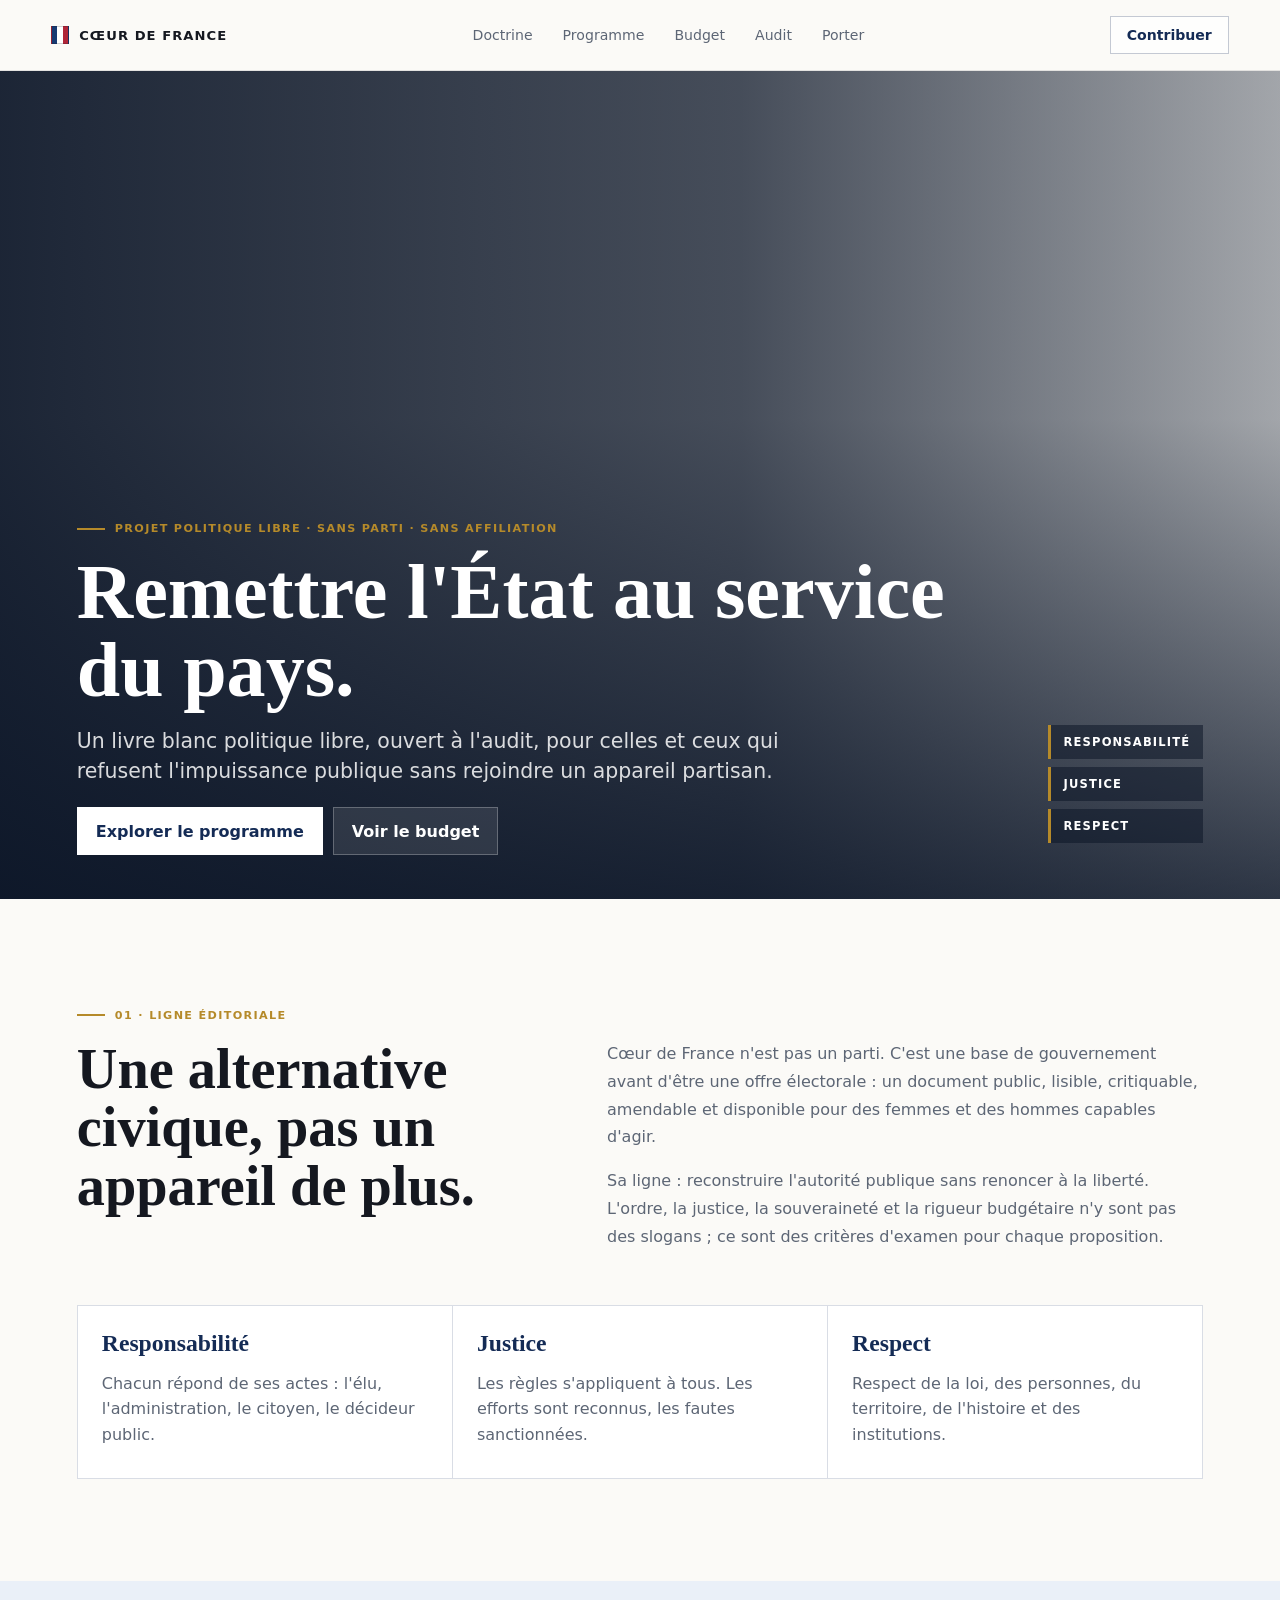
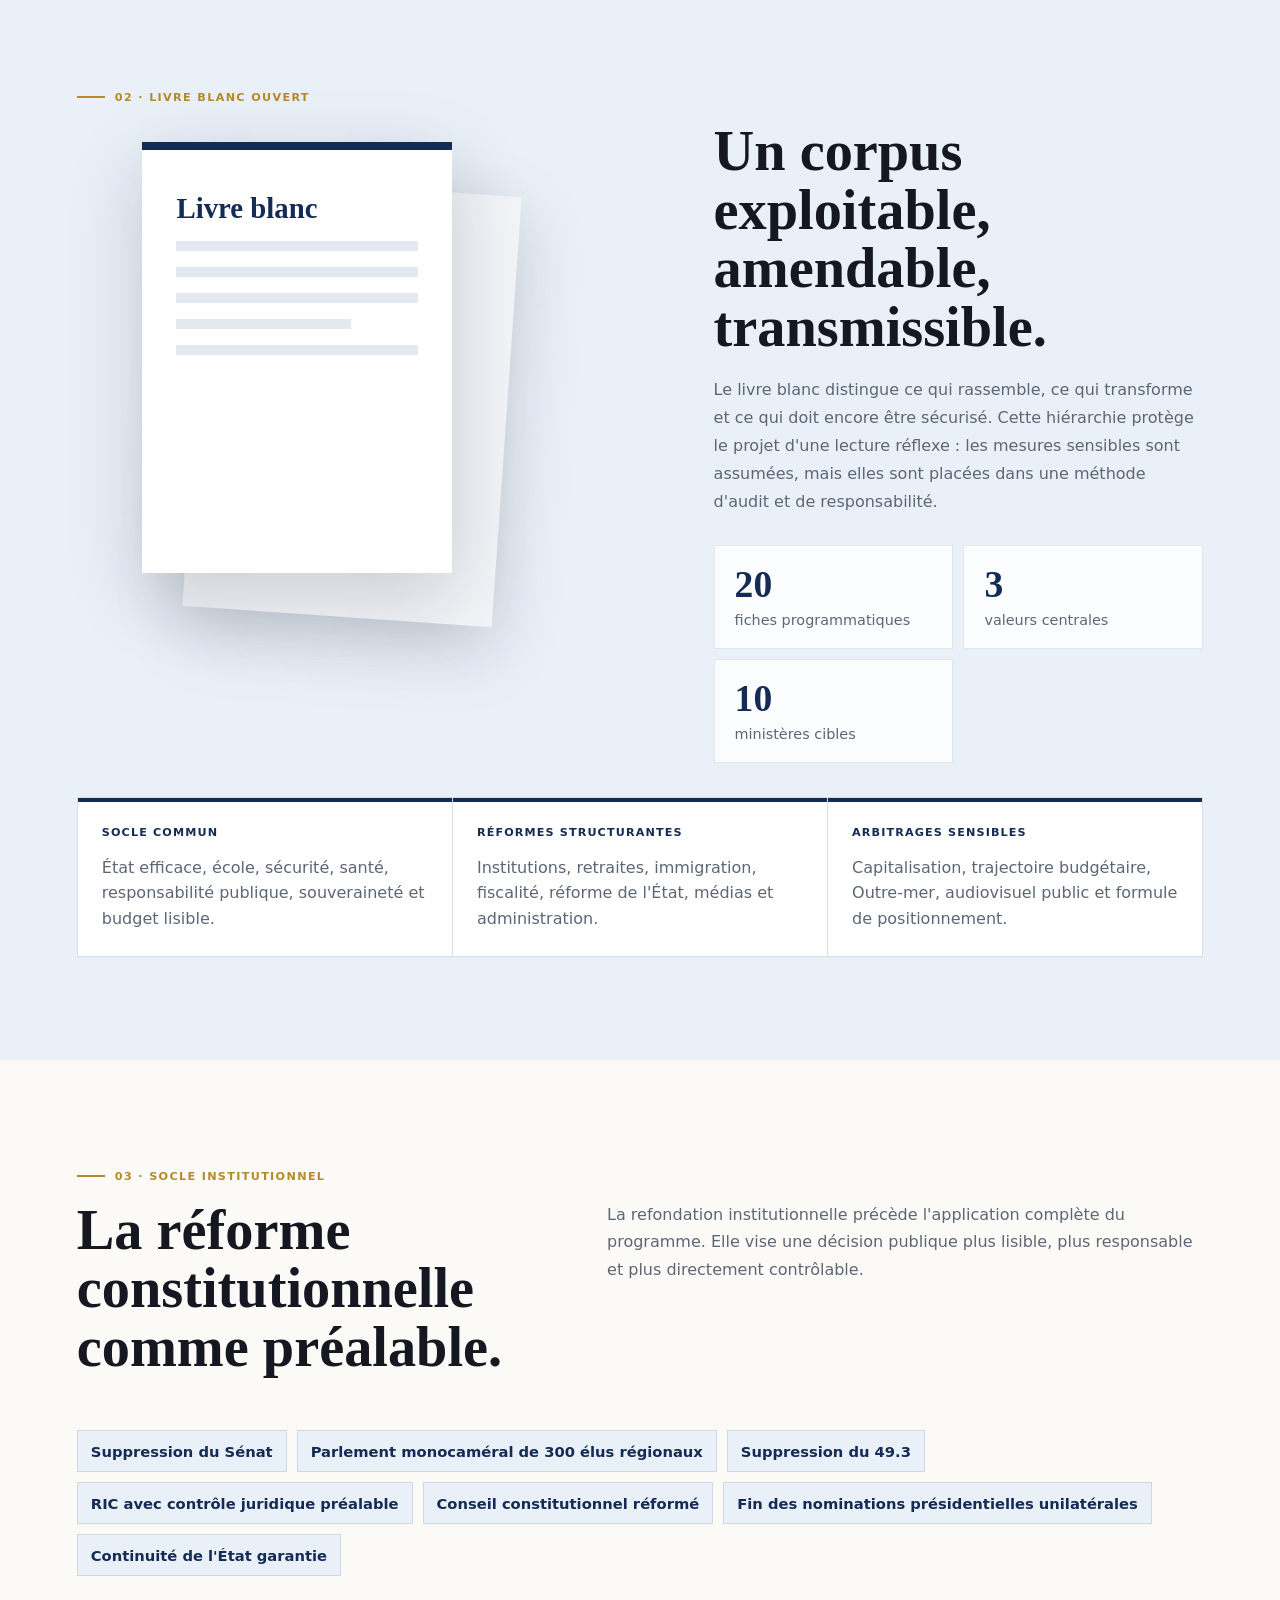
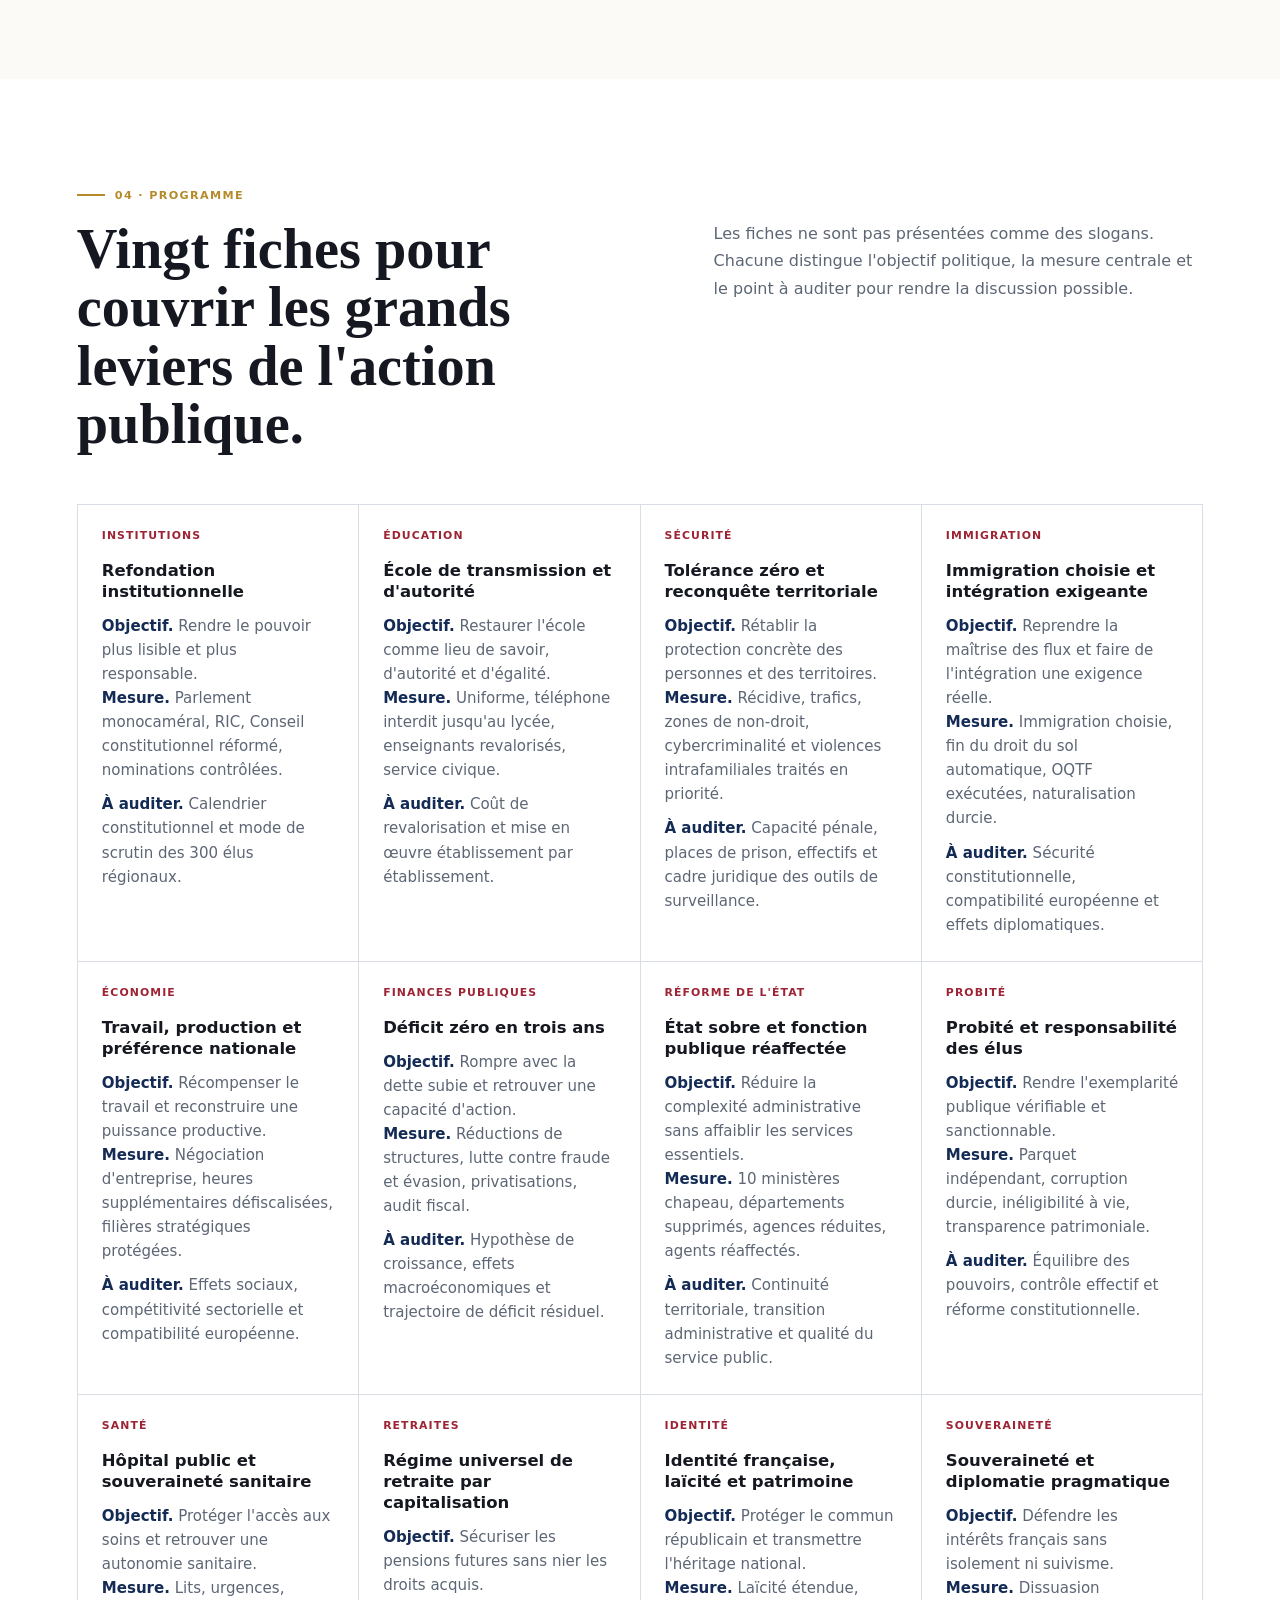
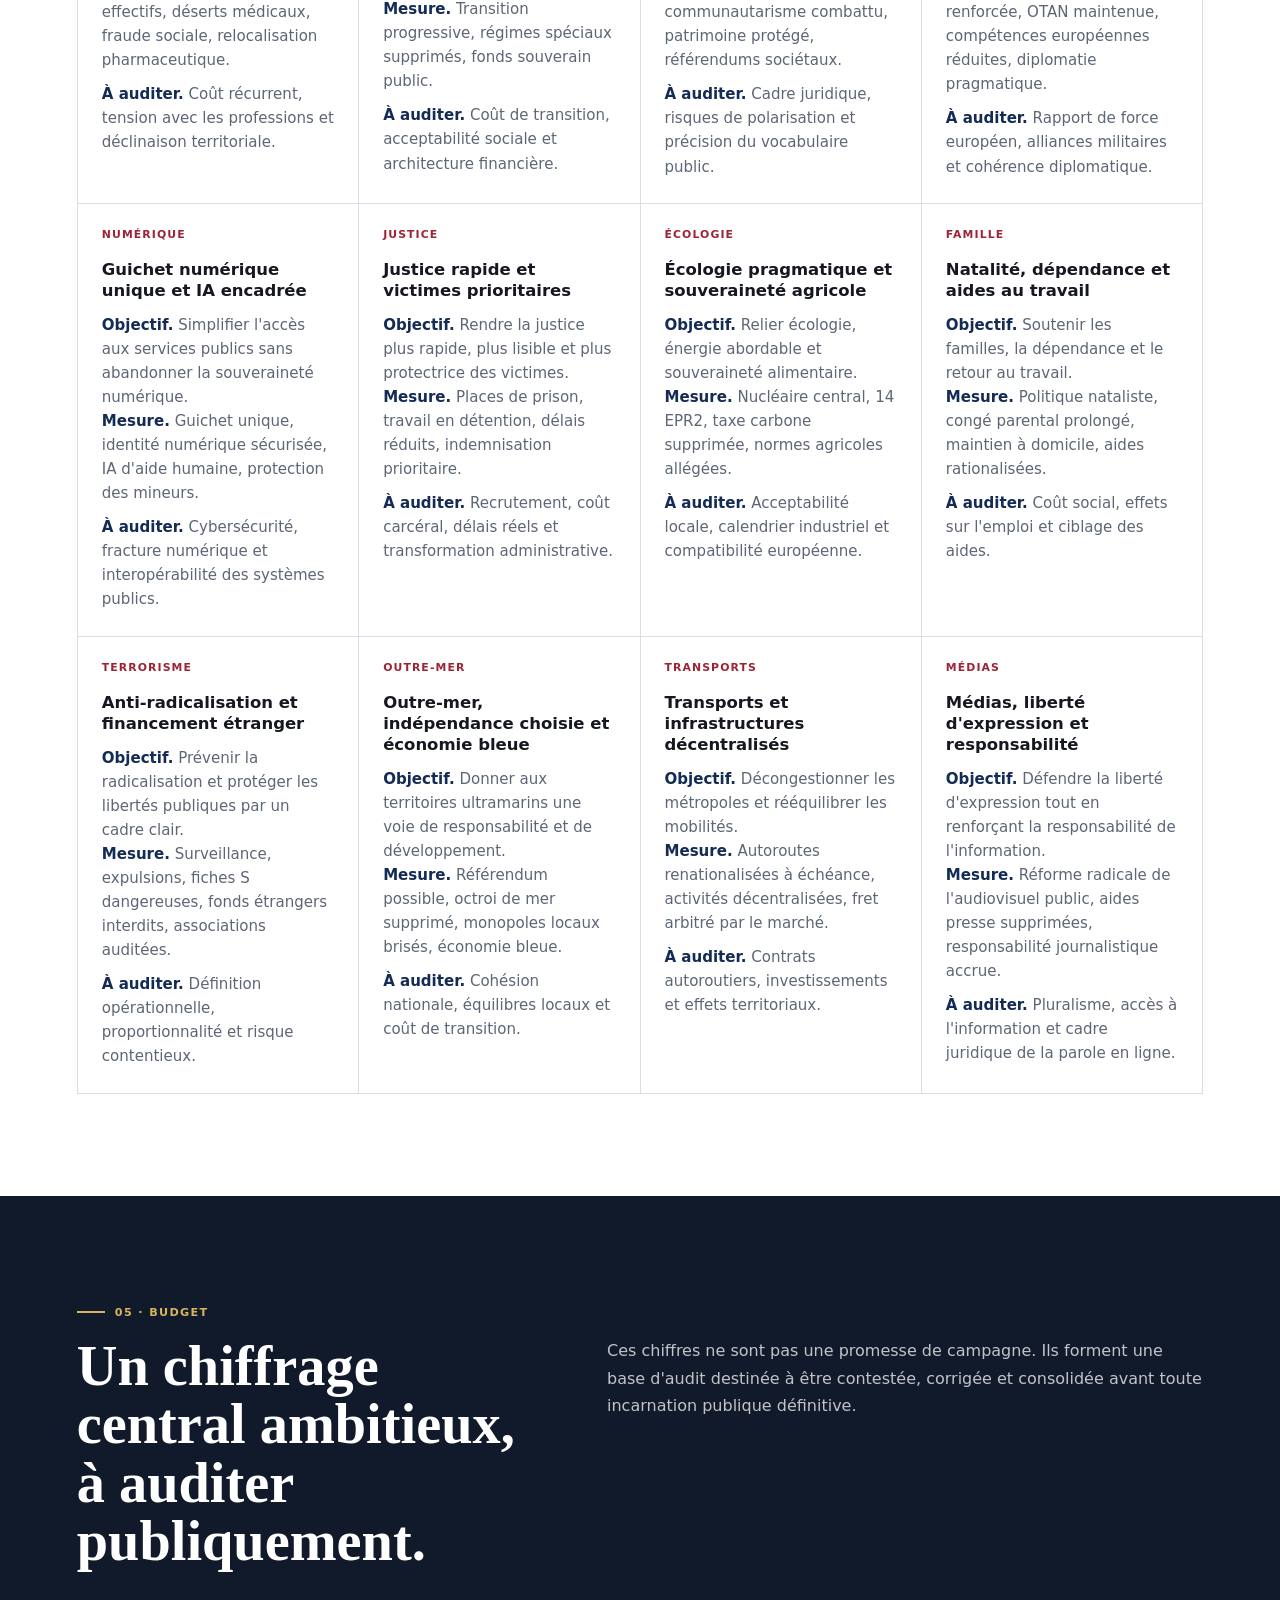
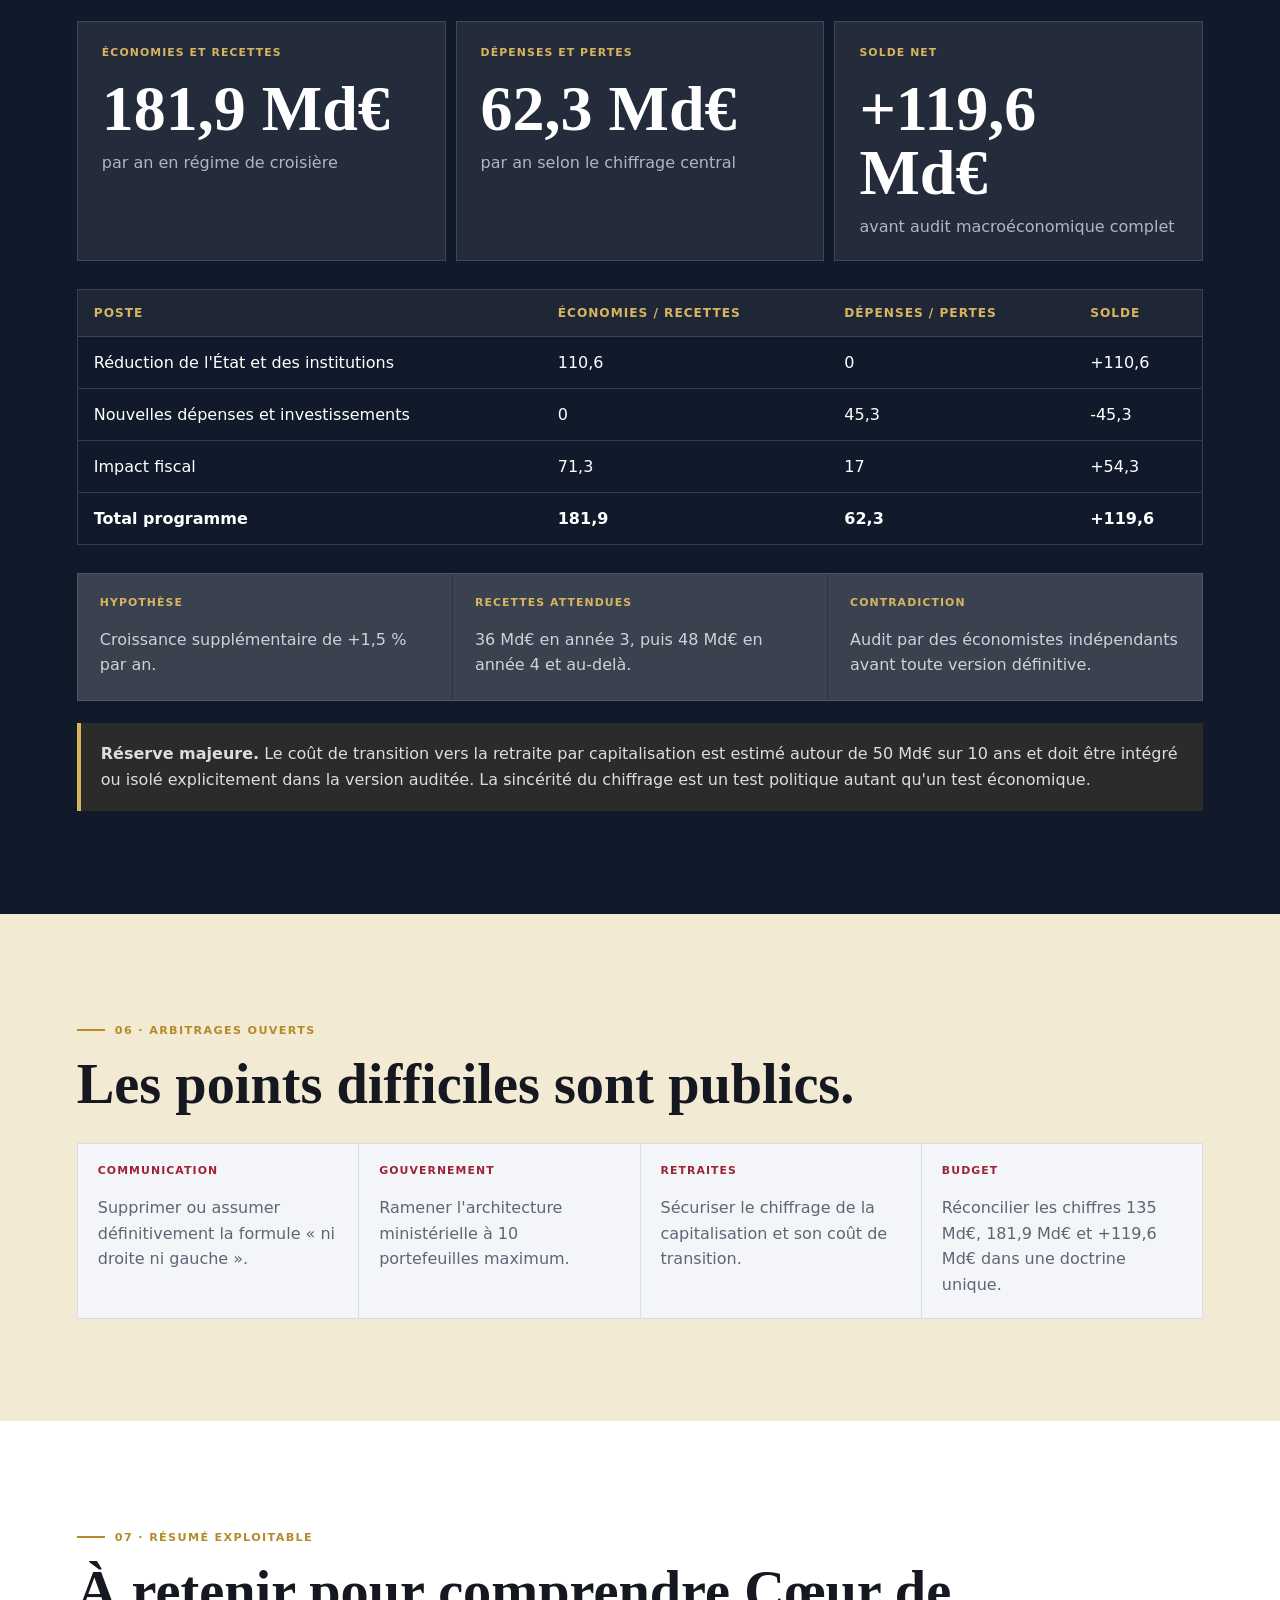
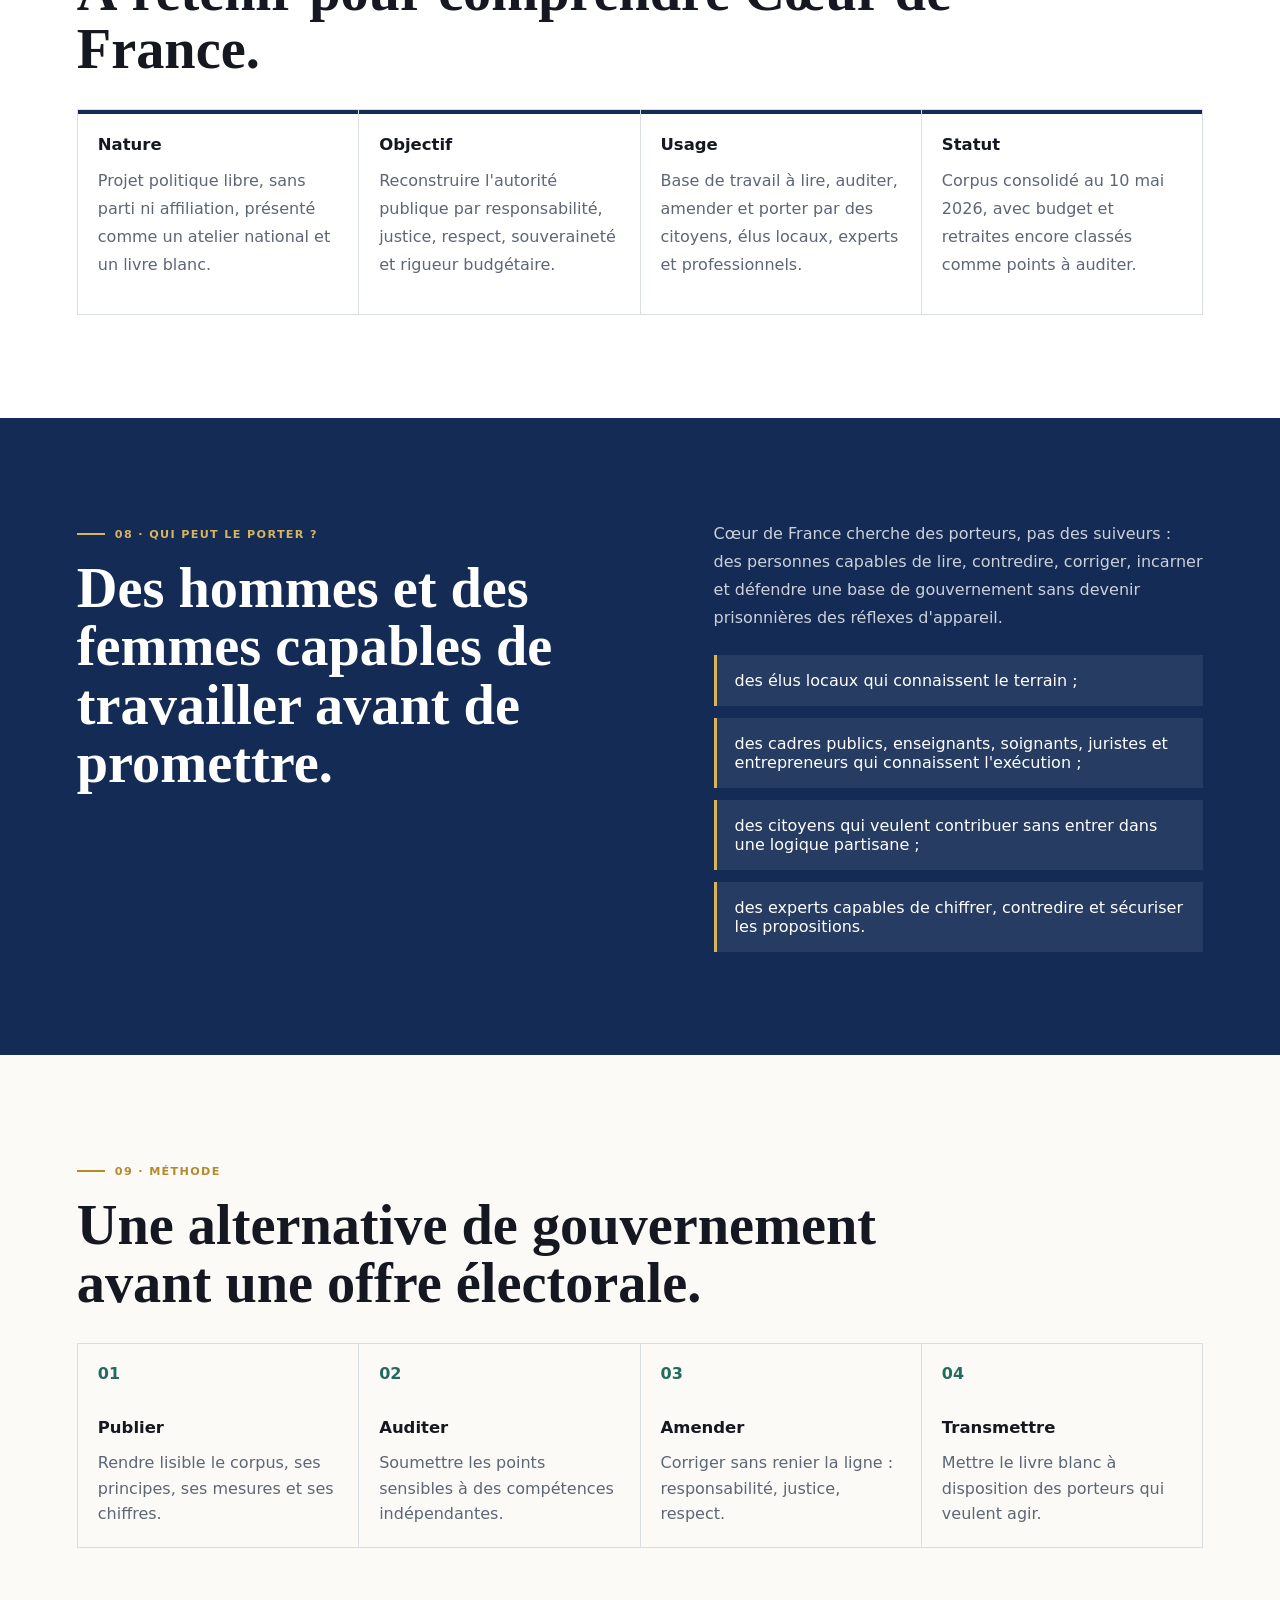
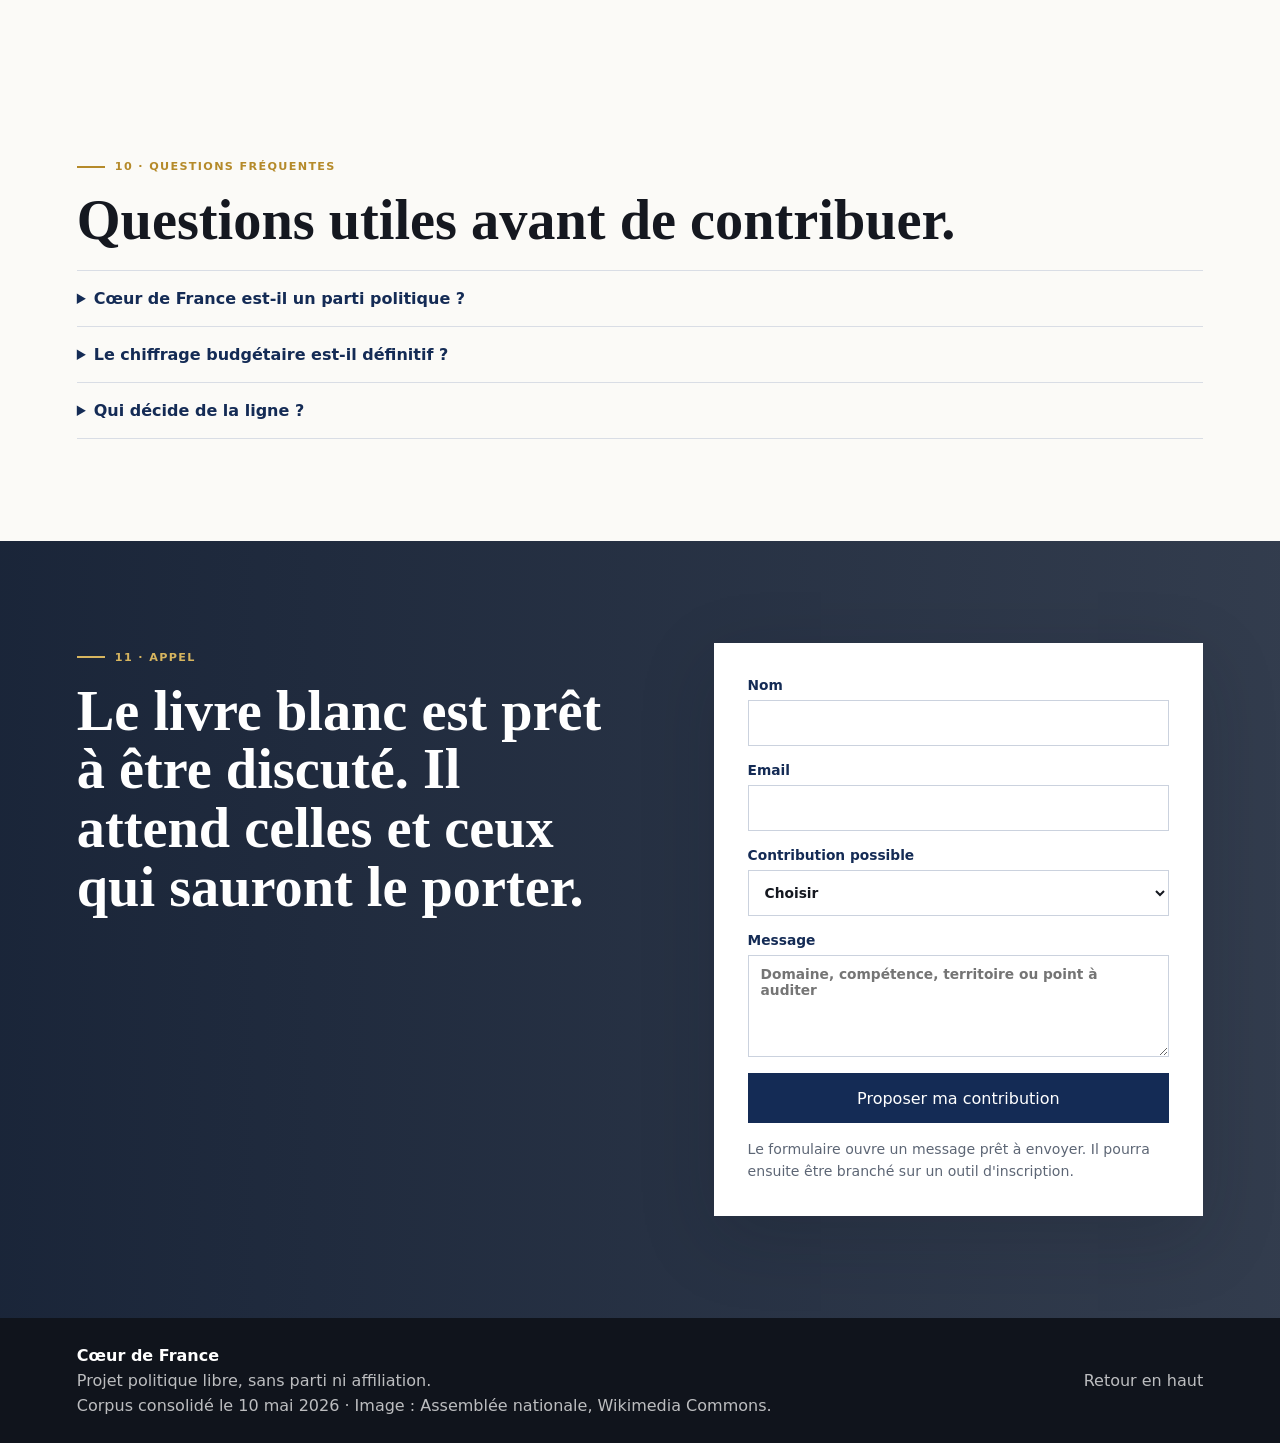
==== commit a08fa5a6: "Improve smartphone-first layout and burger menu" ====
--- a/index.html
+++ b/index.html
@@ -93,7 +93,12 @@
       <span class="brand-mark" aria-hidden="true"></span>
       <span>Cœur de France</span>
     </a>
-    <nav aria-label="Sections">
+    <button class="nav-toggle" type="button" aria-expanded="false" aria-controls="primary-nav" aria-label="Ouvrir le menu">
+      <span></span>
+      <span></span>
+      <span></span>
+    </button>
+    <nav id="primary-nav" aria-label="Sections">
       <a href="#doctrine">Doctrine</a>
       <a href="#programme">Programme</a>
       <a href="#budget">Budget</a>
@@ -109,11 +114,10 @@
       <div class="hero-shade"></div>
       <div class="hero-inner">
         <p class="kicker">Projet politique libre · sans parti · sans affiliation</p>
-        <h1 id="hero-title">Un livre blanc pour remettre l'État au service du pays.</h1>
+        <h1 id="hero-title">Remettre l'État au service du pays.</h1>
         <p class="hero-copy">
-          Cœur de France est une base politique libre, ouverte à l'audit et à l'incarnation.
-          Elle rassemble une doctrine, un programme et un chiffrage pour celles et ceux qui
-          refusent l'impuissance publique sans rejoindre un appareil partisan.
+          Un livre blanc politique libre, ouvert à l'audit, pour celles et ceux qui refusent
+          l'impuissance publique sans rejoindre un appareil partisan.
         </p>
         <div class="hero-actions" aria-label="Actions principales">
           <a class="button primary" href="#programme">Explorer le programme</a>
@@ -593,7 +597,7 @@
           <div class="section-label">11 · Appel</div>
           <h2 id="join-title">Le livre blanc est prêt à être discuté. Il attend celles et ceux qui sauront le porter.</h2>
         </div>
-        <form class="join-form" action="mailto:contact@coeurdefrance.fr" method="post" enctype="text/plain">
+        <form class="join-form" data-email="pierregellez@gmail.com" onsubmit="sendContribution(event)">
           <label>
             <span>Nom</span>
             <input type="text" name="nom" autocomplete="name" required>
@@ -631,5 +635,43 @@
     </div>
     <a href="#accueil">Retour en haut</a>
   </footer>
+  <script>
+    const topbar = document.querySelector(".topbar");
+    const navToggle = document.querySelector(".nav-toggle");
+    const navLinks = document.querySelectorAll("#primary-nav a, .nav-cta");
+
+    if (navToggle && topbar) {
+      navToggle.addEventListener("click", () => {
+        const isOpen = topbar.classList.toggle("nav-open");
+        navToggle.setAttribute("aria-expanded", String(isOpen));
+        navToggle.setAttribute("aria-label", isOpen ? "Fermer le menu" : "Ouvrir le menu");
+      });
+
+      navLinks.forEach((link) => {
+        link.addEventListener("click", () => {
+          topbar.classList.remove("nav-open");
+          navToggle.setAttribute("aria-expanded", "false");
+          navToggle.setAttribute("aria-label", "Ouvrir le menu");
+        });
+      });
+    }
+
+    function sendContribution(event) {
+      event.preventDefault();
+      const form = event.currentTarget;
+      const data = new FormData(form);
+      const email = form.dataset.email;
+      const subject = "Contribution à Cœur de France";
+      const body = [
+        `Nom : ${data.get("nom") || ""}`,
+        `Email : ${data.get("email") || ""}`,
+        `Contribution : ${data.get("contribution") || ""}`,
+        "",
+        data.get("message") || ""
+      ].join("\n");
+
+      window.location.href = `mailto:${email}?subject=${encodeURIComponent(subject)}&body=${encodeURIComponent(body)}`;
+    }
+  </script>
 </body>
 </html>
--- a/styles.css
+++ b/styles.css
@@ -38,9 +38,9 @@
   top: 0;
   display: grid;
   grid-template-columns: 1fr auto;
-  gap: 10px 16px;
+  gap: 8px 14px;
   align-items: center;
-  padding: 14px 18px;
+  padding: 12px 16px;
   background: rgba(251, 250, 247, 0.94);
   border-bottom: 1px solid rgba(21, 24, 32, 0.1);
   backdrop-filter: blur(18px);
@@ -62,6 +62,38 @@
   font-size: 0.76rem;
 }
 
+.nav-toggle {
+  width: 42px;
+  height: 42px;
+  display: inline-grid;
+  place-content: center;
+  gap: 5px;
+  border: 1px solid rgba(20, 43, 85, 0.22);
+  background: rgba(255, 255, 255, 0.78);
+  color: var(--blue);
+  padding: 0;
+}
+
+.nav-toggle span {
+  width: 18px;
+  height: 2px;
+  display: block;
+  background: currentColor;
+  transition: transform 180ms ease, opacity 180ms ease;
+}
+
+.topbar.nav-open .nav-toggle span:nth-child(1) {
+  transform: translateY(7px) rotate(45deg);
+}
+
+.topbar.nav-open .nav-toggle span:nth-child(2) {
+  opacity: 0;
+}
+
+.topbar.nav-open .nav-toggle span:nth-child(3) {
+  transform: translateY(-7px) rotate(-45deg);
+}
+
 .brand-mark {
   width: 18px;
   height: 18px;
@@ -72,18 +104,23 @@
 
 nav {
   grid-column: 1 / -1;
-  display: flex;
-  gap: 8px;
-  overflow-x: auto;
-  padding: 3px 0 1px;
+  display: grid;
+  gap: 6px;
+  max-height: 0;
+  overflow: hidden;
+  padding: 0;
   color: var(--muted);
   font-size: 0.88rem;
-  scrollbar-width: thin;
+  transition: max-height 220ms ease, padding 220ms ease;
+}
+
+.topbar.nav-open nav {
+  max-height: 340px;
+  padding: 8px 0 2px;
 }
 
 nav a {
-  flex: 0 0 auto;
-  padding: 8px 10px;
+  padding: 11px 12px;
   border: 1px solid rgba(20, 43, 85, 0.11);
   background: rgba(255, 255, 255, 0.68);
 }
@@ -94,6 +131,8 @@
 }
 
 .nav-cta {
+  display: none;
+  grid-column: 1 / -1;
   justify-self: end;
   border: 1px solid rgba(20, 43, 85, 0.25);
   color: var(--blue);
@@ -102,13 +141,19 @@
   background: rgba(255, 255, 255, 0.76);
 }
 
+.topbar.nav-open .nav-cta {
+  width: 100%;
+  display: inline-flex;
+  justify-content: center;
+}
+
 .hero {
-  min-height: calc(100svh - 112px);
+  min-height: auto;
   position: relative;
   overflow: hidden;
   display: grid;
   align-items: end;
-  padding: 76px 20px 32px;
+  padding: 36px 18px 24px;
 }
 
 .hero-bg,
@@ -177,16 +222,16 @@
 
 h1 {
   max-width: 900px;
-  margin-bottom: 22px;
-  font-size: clamp(2.55rem, 14vw, 4.4rem);
-  line-height: 0.98;
+  margin-bottom: 18px;
+  font-size: clamp(2.05rem, 10vw, 3rem);
+  line-height: 1;
 }
 
 h2 {
   max-width: 940px;
-  margin-bottom: 24px;
-  font-size: clamp(2rem, 11vw, 3.2rem);
-  line-height: 1;
+  margin-bottom: 20px;
+  font-size: clamp(1.7rem, 8vw, 2.35rem);
+  line-height: 1.04;
 }
 
 h3 {
@@ -198,14 +243,14 @@
 .hero-copy {
   max-width: 720px;
   color: rgba(255, 255, 255, 0.84);
-  font-size: 1.05rem;
-  line-height: 1.58;
+  font-size: 0.96rem;
+  line-height: 1.45;
 }
 
 .hero-actions {
   display: grid;
   gap: 10px;
-  margin-top: 30px;
+  margin-top: 20px;
 }
 
 .button {
@@ -228,7 +273,7 @@
 }
 
 .hero-panel {
-  display: grid;
+  display: none;
   gap: 8px;
   margin-top: 34px;
   color: var(--white);
@@ -246,7 +291,7 @@
 }
 
 section:not(.hero) {
-  padding: 64px 20px;
+  padding: 42px 18px;
 }
 
 .positioning,
@@ -331,6 +376,7 @@
 }
 
 .document-visual {
+  display: none;
   min-height: 300px;
   position: relative;
 }
@@ -468,7 +514,7 @@
 
 .program-grid article {
   min-height: 0;
-  padding: 22px;
+  padding: 18px;
 }
 
 .program-grid span,
@@ -489,6 +535,14 @@
   margin-bottom: 10px;
 }
 
+.program-grid p:not(:first-of-type) {
+  display: none;
+}
+
+.program-grid p:first-of-type {
+  margin-bottom: 0;
+}
+
 .program-grid p:last-child {
   margin-bottom: 0;
 }
@@ -530,6 +584,7 @@
 }
 
 .budget-table-wrap {
+  display: none;
   overflow-x: auto;
   margin-top: 28px;
   border: 1px solid rgba(255, 255, 255, 0.16);
@@ -602,8 +657,8 @@
 .risk-grid article,
 .geo-grid article,
 .method-steps div {
-  min-height: 170px;
-  padding: 24px;
+  min-height: 0;
+  padding: 20px;
 }
 
 .risk-grid article {
@@ -779,10 +834,17 @@
     padding: 16px clamp(22px, 4vw, 56px);
   }
 
+  .nav-toggle {
+    display: none;
+  }
+
   nav {
     grid-column: auto;
+    display: flex;
     justify-content: center;
     overflow: visible;
+    max-height: none;
+    padding: 0;
   }
 
   nav a {
@@ -800,8 +862,11 @@
     flex-wrap: wrap;
   }
 
-  .hero-panel {
-    width: fit-content;
+  .nav-cta {
+    width: auto;
+    display: inline-flex;
+    grid-column: auto;
+    justify-content: center;
   }
 
   section:not(.hero) {
@@ -821,6 +886,14 @@
     grid-template-columns: repeat(2, minmax(0, 1fr));
   }
 
+  .program-grid p:not(:first-of-type) {
+    display: block;
+  }
+
+  .budget-table-wrap {
+    display: block;
+  }
+
   .join-form {
     padding: clamp(26px, 4vw, 34px);
   }
@@ -865,10 +938,12 @@
   }
 
   .hero-panel {
+    display: grid;
     position: absolute;
     right: clamp(24px, 6vw, 80px);
     bottom: 56px;
     margin-top: 0;
+    width: fit-content;
   }
 
   .split {
@@ -906,6 +981,7 @@
   }
 
   .document-visual {
+    display: block;
     min-height: 390px;
   }
 
